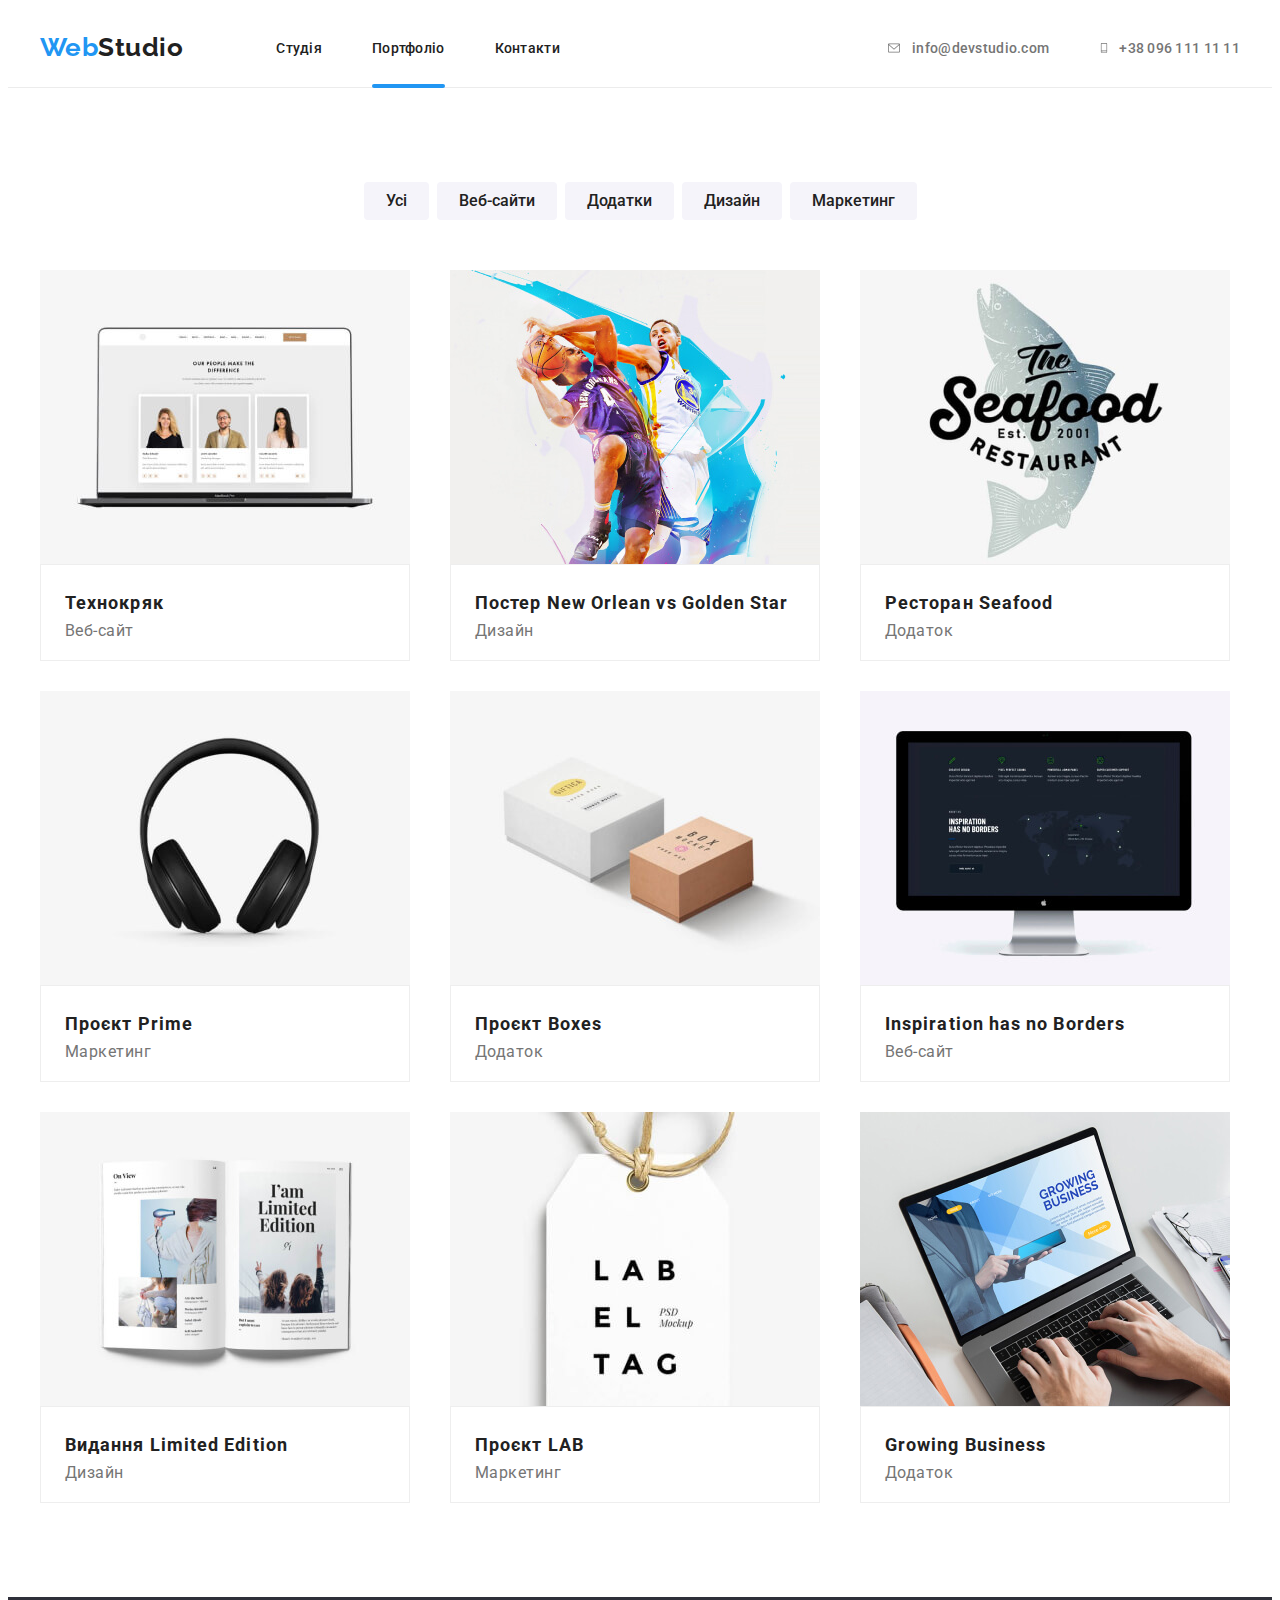
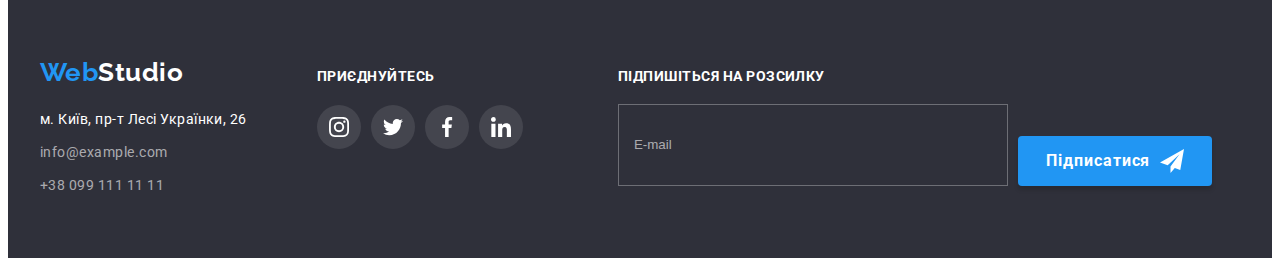
==== portfolio.html @ 4764a12c "Доработка" ====
<!DOCTYPE html>
<html lang="uk">

<head>
    <meta charset="UTF-8">
    <meta http-equiv="X-UA-Compatible" content="IE=edge">
    <meta name="viewport" content="width=device-width, initial-scale=1.0">
    <title>Portfolio</title>
    <link
        href="https://fonts.googleapis.com/css2?family=Raleway:wght@700&family=Roboto:wght@400;500;700;900&display=swap"
        rel="stylesheet">
    <link rel="stylesheet" href="https://cdnjs.cloudflare.com/ajax/libs/modern-normalize/1.1.0/modern-normalize.min.css"
        integrity="sha512-wpPYUAdjBVSE4KJnH1VR1HeZfpl1ub8YT/NKx4PuQ5NmX2tKuGu6U/JRp5y+Y8XG2tV+wKQpNHVUX03MfMFn9Q=="
        crossorigin="anonymous" referrerpolicy="no-referrer" />
    <link rel="stylesheet" href="./css/main.min.css">

</head>

<body class="page">
    <!-- Шапка -->
    <header class="head">
        <div class="container head-container">
            <nav class="nav">
                <a href="./index.html" class="logo"><span class="logo__text">Web</span>Studio</a>
                <ul class="navigation">
                    <li class="navigation__item"><a href="./index.html" class="navigation__link ">Студія</a></li>
                    <li class="navigation__item"><a href="./portfolio.html" class="navigation__link current">Портфоліо</a></li>
                    <li class="navigation__item"><a href="" class="navigation__link">Контакти</a></li>
                </ul>
            </nav>
            <ul class="contact">
                <li class="contact__item"><a href="mailto:info@devstudio.com" class="contact__link"><svg class="contact__icon"
                            height="12" width="16">
                            <use href="./imeges/svg_sprite/symbol-defs.svg#icon-envelope">
                            </use>
                        </svg>info@devstudio.com</a></li>
                <li class="contact__item"><a href="tel:380961111111" class="contact__link"><svg class="contact__icon" width="10"
                            height="16">
                            <use href="./imeges/svg_sprite/symbol-defs.svg#icon-smartphone">
                            </use>
                        </svg>+38 096 111 11 11</a></li>
            </ul>
        </div>
    </header>
    <!-- Мейн -->
    <main>
        <!-- Галерея -->
        <section class="section galery">
            <div class="container">
                <h1 class="visually-hidden"> Наші роботи</h1>
                <ul class="button">
                    <li class="button__item"><button type="button" class="button__paragraph">Усі</button></li>
                    <li class="button__item"><button type="button" class="button__paragraph">Веб-сайти</button></li>
                    <li class="button__item"><button type="button" class="button__paragraph">Додатки</button></li>
                    <li class="button__item"><button type="button" class="button__paragraph">Дизайн</button></li>
                    <li class="button__item"><button type="button" class="button__paragraph">Маркетинг</button></li>
                </ul>
                <ul class="galery__list">
                    <li class="galery__paragraph"><a href="" class="galery__link">
                            <div class="galery__thumb"><img src="./imeges/portfolio/tehkrack.jpg"
                                    alt="ноутбук с фотографиями">
                                <p class="galery__decor">Ресурс пропонує комплексні пропозиції з різним рівнем
                                    функціоналу та сервісів. Все це дозволить відвідувачу отримати вичерпні відомості
                                    про компанію чи приватну особу.</p>
                            </div>
                            <div class="galery__border">
                                <h2 class="galery__title">Технокряк</h2>
                                <p class="galery__item">Веб-сайт</p>
                            </div>
                        </a>
                    </li>
                    <li class="galery__paragraph"><a href="" class="galery__link">
                            <div class="galery__thumb"><img src="./imeges/portfolio/postervs.jpg"
                                    alt="играющие баскетболисты">
                                <div class="galery__decor">
                                    <p>Ресурс пропонує комплексні пропозиції з різним рівнем функціоналу та сервісів.
                                        Все це дозволить відвідувачу отримати вичерпні відомості про компанію чи
                                        приватну особу. </p>
                                </div>
                            </div>
                            <div class="galery__border">
                                <h2 class="galery__title">Постер New Orlean vs Golden Star</h2>
                                <p class="galery__item">Дизайн</p>
                            </div>
                        </a>
                    </li>
                    <li class="galery__paragraph"><a href="" class="galery__link">
                            <div class="galery__thumb"><img src="./imeges/portfolio/restaurant.jpg" alt="рыба">
                                <div class="galery__decor">
                                    <p>Ресурс пропонує комплексні пропозиції з різним рівнем функціоналу та сервісів.
                                        Все це дозволить відвідувачу отримати вичерпні відомості про компанію чи
                                        приватну особу. </p>
                                </div>
                            </div>
                            <div class="galery__border">
                                <h2 class="galery__title">Ресторан Seafood</h2>
                                <p class="galery__item">Додаток</p>
                            </div>
                        </a>
                    </li>
                    <li class="galery__paragraph"><a href="" class="galery__link">
                            <div class="galery__thumb"><img src="./imeges/portfolio/project-prime.jpg" alt="наушники">
                                <div class="galery__decor">
                                    <p>Ресурс пропонує комплексні пропозиції з різним рівнем функціоналу та сервісів.
                                        Все це дозволить відвідувачу отримати вичерпні відомості про компанію чи
                                        приватну особу. </p>
                                </div>
                            </div>
                            <div class="galery__border">
                                <h2 class="galery__title">Проєкт Prime</h2>
                                <p class="galery__item">Маркетинг</p>
                            </div>
                        </a>
                    </li>
                    <li class="galery__paragraph"><a href="" class="galery__link">
                            <div class="galery__thumb"><img src="./imeges/portfolio/project-boxes.jpg" alt="коробки">
                                <div class="galery__decor">
                                    <p>Ресурс пропонує комплексні пропозиції з різним рівнем функціоналу та сервісів.
                                        Все це дозволить відвідувачу отримати вичерпні відомості про компанію чи
                                        приватну особу. </p>
                                </div>
                            </div>
                            <div class="galery__border">
                                <h2 class="galery__title">Проєкт Boxes</h2>
                                <p class="galery__item">Додаток</p>
                            </div>
                        </a>
                    </li>
                    <li class="galery__paragraph"><a href="" class="galery__link">
                            <div class="galery__thumb"><img src="./imeges/portfolio/border.jpg"
                                    alt="карта с кординатами">
                                <div class="galery__decor">
                                    <p>Ресурс пропонує комплексні пропозиції з різним рівнем функціоналу та сервісів.
                                        Все це дозволить відвідувачу отримати вичерпні відомості про компанію чи
                                        приватну особу. </p>
                                </div>
                            </div>
                            <div class="galery__border">
                                <h2 class="galery__title">Inspiration has no Borders</h2>
                                <p class="galery__item">Веб-сайт</p>
                            </div>
                        </a>
                    </li>
                    <li class="galery__paragraph"><a href="" class="galery__link">
                            <div class="galery__thumb"><img src="./imeges/portfolio/edition.jpg" alt="открытая книга">
                                <div class="galery__decor">
                                    <p>Ресурс пропонує комплексні пропозиції з різним рівнем функціоналу та сервісів.
                                        Все це дозволить відвідувачу отримати вичерпні відомості про компанію чи
                                        приватну особу. </p>
                                </div>
                            </div>
                            <div class="galery__border">
                                <h2 class="galery__title">Видання Limited Edition</h2>
                                <p class="galery__item">Дизайн</p>
                            </div>
                        </a>
                    </li>
                    <li class="galery__paragraph"><a href="" class="galery__link">
                            <div class="galery__thumb"><img src="./imeges/portfolio/project-lab.jpg"
                                    alt="бирка с описанием">
                                <div class="galery__decor">
                                    <p>Ресурс пропонує комплексні пропозиції з різним рівнем функціоналу та сервісів.
                                        Все це дозволить відвідувачу отримати вичерпні відомості про компанію чи
                                        приватну особу. </p>
                                </div>
                            </div>
                            <div class="galery__border">
                                <h2 class="galery__title">Проєкт LAB</h2>
                                <p class="galery__item">Маркетинг</p>
                            </div>
                        </a>
                    </li>
                    <li class="galery__paragraph"><a href="" class="galery__link">
                            <div class="galery__thumb"><img src="./imeges/portfolio/bussines.jpg"
                                    alt="ноутбук с открытой страницей">
                                <div class="galery__decor">
                                    <p>Ресурс пропонує комплексні пропозиції з різним рівнем функціоналу та сервісів.
                                        Все це дозволить відвідувачу отримати вичерпні відомості про компанію чи
                                        приватну особу. </p>
                                </div>
                            </div>
                            <div class="galery__border">
                                <h2 class="galery__title">Growing Business</h2>
                                <p class="galery__item">Додаток</p>
                            </div>
                        </a>
                    </li>
                </ul>
            </div>
        </section>
    </main>
    <!-- Футер -->
    <footer class="footer">
        <div class="container footer-container">
            <div class="footer__nav">
                <a href="./index.html" class="footer__logo"><span class="logo__text">
                        Web</span>Studio
                </a>
                <address>
                    <ul class="footer__list">
                        <li class="footer__items"><a href="https://bit.ly/3pXMvUd" target="_blank"
                                rel="noopener noreferrer" class="footer__address">м. Київ, пр-т Лесі Українки, 26</a>
                        </li>
                        <li class="footer__items">
                            <a href="mailto:info@example.com" class="footer__conection">info@example.com</a>
                        </li>
                        <li class="footer__items">
                            <a href="tel:+380991111111" class="footer__conection">+38 099 111 11 11</a>
                        </li>
                    </ul>
                </address>
            </div>
            <div class="social">
                <strong class="social__text">приєднуйтесь</strong>
                <ul class="social__list">

                    <li class="social__item"><a href="" class="social__link"><svg class="social__icon" width="20"
                                height="20">
                                <use href="./imeges/svg_sprite/symbol-defs.svg#icon-instagram">
                                </use>
                            </svg>
                        </a>
                    </li>
                    <li class="social__item"><a href="" class="social__link"><svg class="social__icon" width="20"
                                height="20">
                                <use href="./imeges/svg_sprite/symbol-defs.svg#icon-twitter">
                                </use>
                            </svg>
                        </a>
                    </li>

                    <li class="social__item"><a href="" class="social__link"><svg class="social__icon" width="20"
                                height="20">
                                <use href="./imeges/svg_sprite/symbol-defs.svg#icon-facebook">
                                </use>
                            </svg>
                        </a>
                    </li>
                    <li class="social__item"><a href="" class="social__link"><svg class="social__icon" width="20"
                                height="20">
                                <use href="./imeges/svg_sprite/symbol-defs.svg#icon-linkedin">
                                </use>
                            </svg>
                        </a>
                    </li>
                </ul>
            </div>
            <!-- Форма футера -->
            <form class="footer-form">
                <span class="footer-form__block">
                    <label>
                        <b class="footer-form__email">Підпишіться на розсилку</b>
                        <input type="email" name="description__user" placeholder="E-mail" required class="footer-form__input">
                    </label>
                    <button type="submit" class="footer-form__description">Підписатися<svg height="24" width="24"
                            class="footer-form__send">
                            <use href="./imeges/svg_sprite/symbol-defs.svg#icon-send"></use>
                        </svg></button>
                </span>
            </form>
        </div>
    </footer>
</body>

</html>
---- css/main.min.css ----
:root{--body-text-color: #212121;--primery-text-color: #757575;--main-background-color: #ffffff;--second-background-color: #f5f4fa;--dark-background-color: #2f303a;--akcent-text-color: #2196f3;--stylistic-color: rgba(255, 255, 255, 0.6);--interactive-bg-color: #188ce8;--border-line-color: #ececec;--shadow-box-color: rgba(0, 0, 0, 0.15);--border-color: #eeeeee;--statick-social-color: #afb1b8;--decor-cubic: cubic-bezier(0.4, 0, 0.2, 1)}.visually-hidden{position:absolute;width:1px;height:1px;margin:-1px;padding:0;overflow:hidden;border:0;clip:rect(0 0 0 0)}h1,h2,h3,h4,p{margin-top:0;margin-bottom:0}ul,ol{margin-top:0;margin-bottom:0;padding-left:0;padding-inline-start:0}img{display:block}button{cursor:pointer}.list{list-style:none}.link{text-decoration:none}.page{color:var(--main-background-color);color:var(--primery-text-color);font-family:roboto,sans-serif;letter-spacing:.03em}.container{width:1200px;margin-left:auto;margin-right:auto;padding-left:15px;padding-right:15px}.section{padding-top:94px;padding-bottom:94px}.head{border-bottom:1px solid var(--border-line-color)}.head-container{display:flex;align-items:center}.logo{display:inline-block;margin-right:93px}.logo__text{color:var(--akcent-text-color);font-family:Raleway,sans-serif;font-weight:700;font-size:26px;line-height:1.2}.logo{color:var(--body-text-color);text-decoration-line:none;font-family:Raleway;font-weight:700;font-size:26px;line-height:1.2}.logo:focus{color:var(--body-text-color);text-decoration-line:none;font-family:Raleway;font-weight:700;font-size:26px;line-height:1.2}.nav{display:flex;align-items:center}.navigation{display:flex;justify-content:space-evenly;list-style:none;margin:0}.navigation .navigation__link{overflow:hidden;position:relative;display:block;padding-top:32px;padding-bottom:32px;margin-bottom:-1px;color:var(--body-text-color);text-decoration:none;font-weight:500;font-size:14px;line-height:1.15;letter-spacing:.02em;transition:color 250ms var(--decor-cubic)}.navigation .navigation__link.current::after{position:absolute;display:inline-block;bottom:0px;left:0;content:"";width:100%;height:4px;border-radius:2px;background-color:var(--akcent-text-color);transition:color 250ms var(--decor-cubic)}.navigation__item:not(:first-child){margin-left:50px}.navigation__link:focus,.navigation__link:hover{color:var(--akcent-text-color)}.contact{display:flex;align-items:center;list-style:none;margin:0;margin-left:auto;padding:0}.contact__item:not(:first-child){margin-left:50px}.contact__link{display:flex;align-items:center;color:var(--primery-text-color);fill:var(--primery-text-color);text-decoration:none;font-weight:500;font-size:14px;line-height:1.15;letter-spacing:.02em;transition-property:fill,color;transition-duration:250ms;transition-timing-function:var(--decor-cubic)}.contact__link:hover,.contact__link:focus{color:var(--akcent-text-color);fill:var(--akcent-text-color)}.contact__icon{margin:0;padding:0;margin-right:10px}.hero{text-align:center;margin:0;padding-top:200px;padding-bottom:200px;max-width:1600px;margin-left:auto;margin-right:auto;background:var(--dark-background-color);background:linear-gradient(rgba(47, 48, 58, 0.4), rgba(47, 48, 58, 0.4)),url(../imeges/index/bg-image.jpg);background-size:1600px 600px;background-repeat:no-repeat;background-position:50% 50%}.hero__title{margin:0;margin-bottom:30px;color:var(--main-background-color);font-weight:900;font-size:44px;line-height:1.4;text-align:center;letter-spacing:.06em;text-transform:uppercase}.hero__button{border-radius:4px;min-width:200px;height:50px;border:none;border-radius:4px;min-width:200px;height:50px;padding:10px 22px;background:var(--akcent-text-color);color:var(--main-background-color);font-weight:700;font-size:16px;letter-spacing:.06em;transition:background-color 250ms var(--decor-cubic)}.hero__button:hover,.hero__button:hover{background-color:var(--interactive-bg-color)}.description{padding-bottom:0}.description__list{display:flex;list-style:none;margin:0px}.description__item+.description__item{margin-left:30px}.description__block{display:flex;margin:0;padding:0;margin-bottom:30px;width:270px;height:120px;justify-content:center;align-items:center;background:var(--second-background-color);border-radius:4px}.description__icon{margin:0;padding:0;height:70px;width:70px}.description__title{margin:0;margin-bottom:10px;color:var(--body-text-color);font-weight:700;font-size:14px;line-height:1.1;text-transform:uppercase}.description__paragraph{margin:0;font-size:14px;line-height:1.7}.lessons__title{text-align:center;margin:0;margin-bottom:50px;color:var(--body-text-color);font-weight:700;font-size:36px;line-height:1.2}.lessons__list{list-style:none;display:flex;margin:0}.lessons__item{margin-right:30px;width:calc((100% - 60px)/3)}.lessons__thumb{position:relative}.lessons__thumb--decoration{position:absolute;bottom:0;width:100%;background:rgba(47,48,58,.8)}.lessons__subtitle{margin:0;padding:27px 0;font-family:"Roboto";font-weight:700;font-size:14px;line-height:1.14;text-align:center;letter-spacing:.03em;text-transform:uppercase;color:var(--main-background-color)}.team{background:var(--second-background-color);margin:0;padding-top:94px;padding-bottom:94px}.team__title{margin:0;margin-bottom:50px;color:var(--body-text-color);font-weight:700;font-size:36px;line-height:1.19;text-align:center}.team__list{list-style:none;margin:0;display:flex;align-content:center}.team__item+.team__item{margin-left:30px}.team__decoration{padding:0;margin:0;padding-top:30px;padding-bottom:30px;background-color:var(--main-background-color);box-shadow:0px 1px 3px rgba(0,0,0,.12),0px 1px 1px rgba(0,0,0,.14),0px 2px 1px rgba(0,0,0,.2);border-radius:0px 0px 4px 4px;border-top:none}.team__name{margin:0;margin-bottom:10px;text-align:center;color:var(--body-text-color);font-style:normal;font-weight:500;font-size:16px;line-height:1.19;letter-spacing:.03em}.team__position{margin:0;text-align:center;color:var(--primery-text-color);font-weight:400;font-size:16px;line-height:1.19}.team__social{display:flex;justify-content:center;margin:0;padding:0;list-style:none;margin-top:16px}.team__social-item:not(:last-child){margin-right:10px}.team__link{display:flex;justify-content:center;align-items:center;padding:0;margin:0;width:44px;height:44px;border-radius:50%;fill:var(--statick-social-color);transition-property:fill,background-color;transition-duration:250ms;transition-timing-function:var(--decor-cubic)}.team__link:hover,.team__link:focus{fill:var(--main-background-color);background-color:var(--akcent-text-color)}.client__list{display:flex;justify-content:center;margin:0;padding:0;list-style:none}.client__title{margin:0;padding:0;margin-bottom:50px;font-style:normal;font-weight:700;font-size:36px;line-height:1.16;text-align:center;color:var(--body-text-color)}.client__item:not(:last-child){margin-right:30px}.client__link{display:flex;justify-content:center;align-items:center;width:170px;height:92px;border:1px solid var(--statick-social-color);border-radius:4px;fill:var(--statick-social-color);transition-property:fill,border;transition-duration:250ms;transition-timing-function:var(--decor-cubic)}.client__link:hover,.client__link:focus{fill:var(--akcent-text-color);border:1px solid var(--akcent-text-color)}.footer{padding-top:60px;padding-bottom:60px;background:var(--dark-background-color)}.footer__nav{display:inline-block}.footer__logo{display:inline-block;text-decoration-line:none;color:var(--main-background-color);font-family:Raleway;font-style:normal;font-weight:700;font-size:26px;line-height:1.2}.footer__list{margin:0px;list-style:none}.footer__items{display:flex}.footer__address{margin-top:20px;display:inline-block;text-decoration-line:none;color:var(--main-background-color);font-family:"Roboto";font-style:normal;font-size:14px;line-height:1.71;transition:color 250ms var(--decor-cubic)}.footer__address:focus,.footer__address:hover{color:var(--akcent-text-color)}.footer__conection{display:inline-block;margin-top:9px;text-decoration-line:none;font-family:"Roboto";font-style:normal;font-weight:400;color:var(--stylistic-color);font-size:14px;line-height:1.71;transition:color 250ms var(--decor-cubic)}.footer__conection:hover,.footer__conection:focus{color:var(--akcent-text-color)}.footer-container{display:flex;align-items:baseline}.social{margin-left:70px}.social__text{display:inline-block;margin:0;padding:0;margin-bottom:20px;font-style:normal;font-weight:700;font-size:14px;line-height:1.14;text-transform:uppercase;color:var(--main-background-color)}.social__list{list-style:none;display:flex;align-items:center;justify-content:center;margin:0;padding:0}.social__item:not(:last-child){margin-right:10px}.social__link{display:flex;justify-content:center;align-items:center;fill:var(--main-background-color);background-color:rgba(255,255,255,.1);color:var(--main-background-color);height:44px;width:44px;border-radius:50%;transition:background-color 250ms var(--decor-cubic)}.social__link:focus,.social__link:hover{background-color:var(--akcent-text-color)}.button{display:flex;justify-content:center;margin:0;padding-top:0;margin-bottom:50px;list-style:none}.button__item+.button__item{margin-left:8px}.button__paragraph{text-align:center;padding:6px 22px;background-color:var(--second-background-color);color:var(--body-text-color);border:none;font-family:"Roboto";font-style:normal;font-weight:500;font-size:16px;line-height:1.6;border-radius:4px;transition-property:background-color,color,box-shadow;transition-duration:250ms;transition-timing-function:var(--decor-cubic)}.button__paragraph:focus,.button__paragraph:hover{background-color:var(--akcent-text-color);color:var(--main-background-color);box-shadow:0px 3px 1px rgba(0,0,0,.1),0px 1px 2px rgba(0,0,0,.08),0px 2px 2px rgba(0,0,0,.12)}.galery{margin:0;padding-top:94px;padding-bottom:94px}.galery__list{display:flex;flex-wrap:wrap;margin:0;list-style:none}.galery__list :nth-child(3n){margin-right:0}.galery__border{margin:0;padding-left:24px;padding-top:20px;padding-bottom:20px;border:1px solid var(--border-color)}.galery__paragraph{width:calc((100% - 60px)/3);margin:0;margin-right:30px}.galery__paragraph:nth-last-child(n+4){margin-bottom:30px}.galery__link{display:inline-block;margin:0;text-decoration-line:none;color:var(--primery-text-color);transition-property:box-shadow,border;transition-duration:250ms;transition-timing-function:var(--decor-cubic)}.galery__link:focus,.galery__link:hover{box-shadow:0px 1px 1px rgba(0,0,0,.12),0px 4px 4px rgba(0,0,0,.06),1px 4px 6px rgba(0,0,0,.16)}.galery__title{margin:0;text-decoration-line:none;color:var(--body-text-color);font-weight:700;font-size:18px;line-height:2;letter-spacing:.06em}.galery__thumb{position:relative;overflow:hidden}.galery__decor{position:absolute;display:inline-block;padding:63px 24px;top:0;left:0;transform:translateY(100%);font-family:"Roboto";font-style:normal;font-weight:400;width:100%;height:100%;font-size:18px;line-height:1.55;color:var(--main-background-color);background-color:rgba(33,150,243,.9);transition:transform 250ms var(--decor-cubic)}.galery__link:hover .galery__decor,.galery__link:focus .galery__decor{transform:translateY(0)}.footer-form{margin-left:95px}.footer-form__block{display:flex;align-items:flex-end}.footer-form__email{display:block;font-weight:700;font-size:14px;line-height:16px;text-transform:uppercase;color:var(--main-background-color);margin-bottom:20px}.footer-form__input{padding:15px;height:50px;width:358px;background-color:var(--dark-background-color);border:1px solid rgba(255,255,255,.3);color:var(--main-background-color)}.footer-form__input::placeholder{color:rgba(255,255,255,.6)}.footer-form__input:focus{outline:none;border-color:var(--akcent-text-color);transition:border-color 250ms var(--decor-cubic)}.footer-form__description{display:flex;justify-content:center;align-items:center;font-family:"Roboto";height:50px;font-weight:700;font-size:16px;line-height:1.87;letter-spacing:.06em;background-color:var(--akcent-text-color);color:var(--main-background-color);border:none;box-shadow:0px 4px 4px rgba(0,0,0,.15);border-radius:4px;margin-left:10px;padding:10px 28px}.footer-form__description:focus,.footer-form__description:hover{background-color:var(--interactive-bg-color);transition:background-color 250ms var(--decor-cubic)}.footer-form__send{fill:var(--main-background-color);margin-left:10px}.backdrop{position:fixed;top:0;left:0;z-index:100;width:100%;height:100%;background-color:rgba(0,0,0,.2);opacity:1;transition-property:opacity,visibility;transition:250ms var(--decor-cubic)}.modal{position:absolute;top:50%;left:50%;min-height:581px;min-width:528px;background-color:var(--main-background-color);box-shadow:0px 1px 3px rgba(0,0,0,.12),0px 1px 1px rgba(0,0,0,.14),0px 2px 1px rgba(0,0,0,.2);border-radius:4px;transform:translate(-50%, -50%) scale(1);transition-property:transform,scale;transition-duration:250ms;transition-timing-function:var(--decor-cubic)}.modal__btn--close{position:absolute;padding:0;top:8px;right:8px;display:flex;justify-content:center;align-items:center;background-color:rgba(0,0,0,0);border:1px solid rgba(0,0,0,.1);width:30px;height:30px;border-radius:50%}.modal__btn--close:hover{fill:var(--akcent-text-color);transition:fill 250ms var(--decor-cubic)}.backdrop.is-hidden{opacity:0;pointer-events:none;visibility:hidden}.modal-form{display:flex;flex-direction:column;padding:40px}.modal-form__title{display:inline-block;font-weight:700;font-size:20px;line-height:1.15;text-align:center;color:var(--body-text-color);margin-bottom:12px}.modal-form__field{margin-bottom:10px}.modal-form__description{display:block;font-family:"Roboto";font-style:normal;font-weight:400;font-size:12px;line-height:1.16;letter-spacing:.01em;color:var(--primery-text-color);margin-bottom:4px}.modal-form__wrapper{position:relative;display:block}.modal-form__icon{position:absolute;display:inline-block;top:50%;left:14px;transform:translateY(-50%);fill:var(--body-text-color)}.modal-form__input{width:100%;height:40px;border:1px solid rgba(33,33,33,.2);border-radius:4px;padding-left:15px;padding-left:42px}.modal-form__input:focus{outline:none;border-color:var(--akcent-text-color);transition-property:border-color;transition:250ms var(--decor-cubic)}.modal-form__input:focus+.modal-form__icon{fill:var(--akcent-text-color);transition-property:fill;transition:250ms var(--decor-cubic)}.modal-form__area{width:100%;height:120px;resize:none;padding:16px 12px;border-radius:4px;margin:0;border:1px solid rgba(33,33,33,.2)}.modal-form__area::placeholder{font-family:"Roboto";font-style:normal;font-weight:400;font-size:12px;line-height:1.16;letter-spacing:.01em;color:rgba(117,117,117,.5)}.modal-form__area:focus{outline:none;border-color:var(--akcent-text-color);transition-property:border-color;transition:250ms var(--decor-cubic)}.modal-form__check{display:flex;align-items:center;margin-top:20px;margin-bottom:30px}.modal-form__terms{font-size:14px;line-height:1.71}.modal-form__link{position:relative;display:inline-block;text-decoration:none;font-weight:400;font-size:14px;line-height:1.71;color:var(--akcent-text-color)}.modal-form__link::after{position:absolute;bottom:5px;content:"";left:0;width:100%;display:inline-block;border-top:1px solid var(--akcent-text-color)}.modal-form__svg{opacity:0;background-color:var(--akcent-text-color)}.modal-form__hidden:checked+.thumb-check>.modal-form__svg{opacity:1;fill:var(--main-background-color);background-color:var(--akcent-text-color);transition-property:baground-color;transition:250ms var(--decor-cubic)}.modal-form__hidden:checked+.thumb-check{border-color:var(--akcent-text-color);background-color:var(--akcent-text-color);transition-property:border-color,baground-color;transition:250ms var(--decor-cubic)}.modal-form__submit{font-family:"Roboto";font-weight:700;font-size:16px;line-height:1.87;align-self:center;text-align:center;letter-spacing:.06em;border:none;border-radius:4px;background-color:var(--akcent-text-color);color:var(--main-background-color);border-color:var(--akcent-text-color);box-shadow:0px 4px 4px rgba(0,0,0,.15);padding:10px 52px}.modal-form__submit:hover,.modal-form__submit:focus{background-color:var(--interactive-bg-color);border-color:var(--interactive-bg-color);transition-property:background-color,border-color;transition:250ms var(--decor-cubic)}.thumb-check{display:flex;align-items:center;justify-content:center;margin-right:8px;border:2px solid var(--body-text-color);border-radius:3px;overflow:hidden;width:16px;height:15px}/*# sourceMappingURL=main.min.css.map */
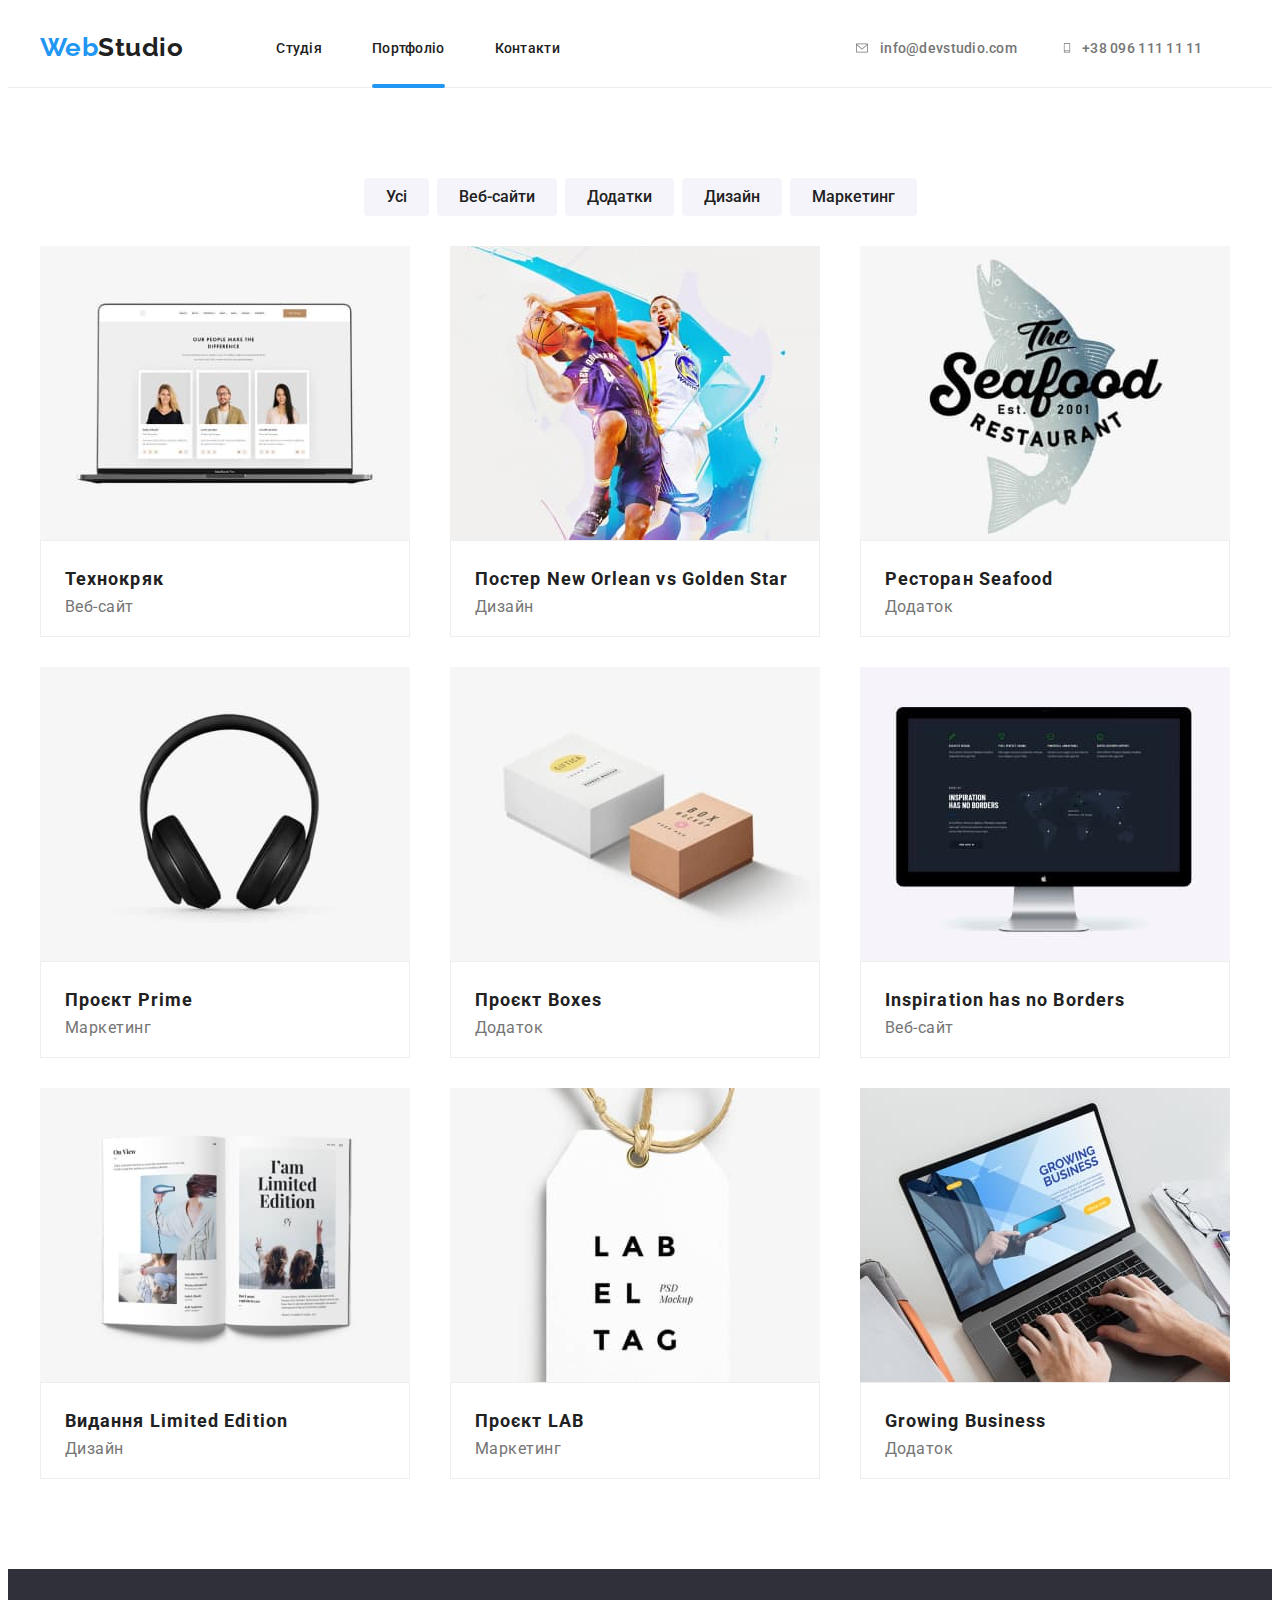
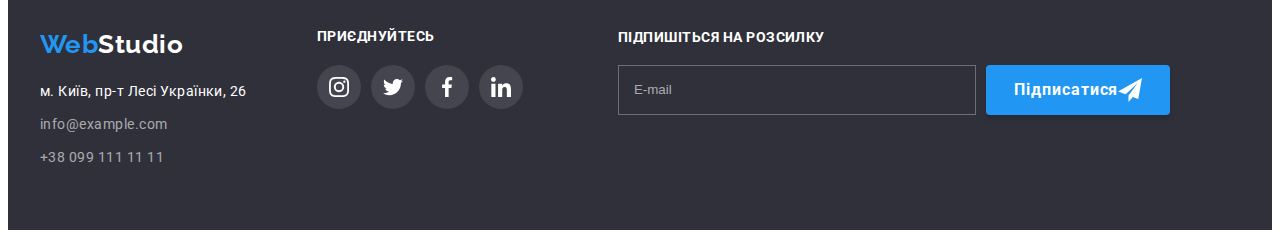
==== commit a0d7615f: "Загружает адаптивное изображение" ====
--- a/portfolio.html
+++ b/portfolio.html
@@ -28,6 +28,11 @@
                     <li class="navigation__item"><a href="" class="navigation__link">Контакти</a></li>
                 </ul>
             </nav>
+            <button type="button" class="mobile-menu-open" data-menu-open>
+                <svg class="mobile-menu-open__icon" width="40" height="40">
+                  <use href="./imeges/svg_sprite/symbol-defs.svg#icon-menu"></use>
+                </svg>
+              </button>
             <ul class="contact">
                 <li class="contact__item"><a href="mailto:info@devstudio.com" class="contact__link"><svg class="contact__icon"
                             height="12" width="16">
@@ -40,6 +45,36 @@
                             </use>
                         </svg>+38 096 111 11 11</a></li>
             </ul>
+        </div>
+        <div class="mobile-menu" data-menu>
+            <div class="container mobile-menu__container">
+              <button class="mobile-menu__close-btn" data-menu-close>
+                <svg class="mobile-menu__close-icon" width="34" height="34">
+                  <use href="./imeges/svg_sprite/symbol-defs.svg#icon-close"></use>
+                </svg>
+              </button>
+              <ul class="mobile-menu__list">
+                <li>
+                  <a href="./index.html" class="mobile-menu__link">Студія</a>
+                </li>
+                <li>
+                  <a href="./portfolio.html" class="mobile-menu__link mobile-menu__current">Портфоліо</a>
+                </li>
+                <li>
+                  <a href="" class="mobile-menu__link">Контакти</a>
+                </li>
+              </ul>
+              <ul>
+                <li class="mobile-menu__items"><a href="tel:+380961111111" class="mobile-menu__number">+38 096 111 11 11</a></li>
+              <li class="mobile-menu__items"><a href="mailto:info@devstudio.com" class="mobile-menu__mail">info@devstudio.com</a></li>
+            </ul>
+        <ul class="mobile-list">
+            <li class="mobile-list__item"><a class="mobile-list__social" href="#">Instagram</a></li>
+            <li class="mobile-list__item"><a class="mobile-list__social" href="#">Twitter</a></li>
+            <li class="mobile-list__item"><a class="mobile-list__social" href="#">Facebook</a></li>
+            <li class="mobile-list__item"><a class="mobile-list__social" href="#">LinkedIn</a></li>
+        </ul>
+            </div>
         </div>
     </header>
     <!-- Мейн -->
@@ -57,8 +92,14 @@
                 </ul>
                 <ul class="galery__list">
                     <li class="galery__paragraph"><a href="" class="galery__link">
-                            <div class="galery__thumb"><img src="./imeges/portfolio/tehkrack.jpg"
-                                    alt="ноутбук с фотографиями">
+                            <div class="galery__thumb">
+                                <picture>
+                                    <source srcset="./imeges/portfolio/telephone/technocryak-450.jpg 1x , ./imeges/portfolio/telephone/technocryak-450@2x.jpg 2x" media="(max-width: 767px)">
+                                    <source srcset="./imeges/portfolio/tablet/technokryak-354.jpg 1x , ./imeges/portfolio/tablet/technokryak-354@2x.jpg 2x" media="(min-width: 768px) and (max-width: 1199px)">
+                                    <source srcset="./imeges/portfolio/dekstop/technokryak-370.jpg 1x , ./imeges/portfolio/dekstop/technokryak-370@2x.jpg 2x" media="(min-width: 1200px)">
+                                    <img src="./imeges/portfolio/telephone/technocryak-450.jpg" src="./imeges/portfolio/tablet/technokryak-354.jpg" alt="ноутбук с фотографиями" class="galery__img">
+                                </picture>
+                              
                                 <p class="galery__decor">Ресурс пропонує комплексні пропозиції з різним рівнем
                                     функціоналу та сервісів. Все це дозволить відвідувачу отримати вичерпні відомості
                                     про компанію чи приватну особу.</p>
@@ -70,8 +111,13 @@
                         </a>
                     </li>
                     <li class="galery__paragraph"><a href="" class="galery__link">
-                            <div class="galery__thumb"><img src="./imeges/portfolio/postervs.jpg"
-                                    alt="играющие баскетболисты">
+                            <div class="galery__thumb">
+                                <picture>
+                                    <source srcset="./imeges/portfolio/telephone/poster-new-orlean-450.jpg 1x , ./imeges/portfolio/telephone/poster-new-orlean-450@2x.jpg 2x" media="(max-width: 767px)">
+                                    <source srcset="./imeges/portfolio/tablet/poster-new-orlean-354.jpg 1x , ./imeges/portfolio/tablet/poster-new-orlean-354@2x.jpg 2x" media="(min-width: 768px) and (max-width: 1199px)">
+                                    <source srcset="./imeges/portfolio/dekstop/poster-new-orlean-370.jpg 1x , ./imeges/portfolio/dekstop/poster-new-orlean-370@2x.jpg 2x" media="(min-width: 1200px)">
+                                <img src="./imeges/portfolio/telephone/poster-new-orlean-450.jpg" alt="играющие баскетболисты" class="galery__img">
+                                </picture>
                                 <div class="galery__decor">
                                     <p>Ресурс пропонує комплексні пропозиції з різним рівнем функціоналу та сервісів.
                                         Все це дозволить відвідувачу отримати вичерпні відомості про компанію чи
@@ -85,7 +131,13 @@
                         </a>
                     </li>
                     <li class="galery__paragraph"><a href="" class="galery__link">
-                            <div class="galery__thumb"><img src="./imeges/portfolio/restaurant.jpg" alt="рыба">
+                            <div class="galery__thumb">
+                                <picture>
+                                    <source srcset="./imeges/portfolio/telephone/seafood-450.jpg 1x , ./imeges/portfolio/telephone/seafood-450@2x.jpg 2x" media="(max-width: 767px)">
+                                    <source srcset="./imeges/portfolio/tablet/seafood-354.jpg 1x , ./imeges/portfolio/tablet/seafood-354@2x.jpg 2x" media="(min-width: 768px) and (max-width: 1199px)">
+                                    <source srcset="./imeges/portfolio/dekstop/seafood-370.jpg 1x , ./imeges/portfolio/dekstop/seafood-370@2x.jpg 2x" media="(min-width: 1200px)">
+                                <img src="./imeges/portfolio/telephone/seafood-450.jpg" alt="рыба" class="galery__img">
+                                </picture>
                                 <div class="galery__decor">
                                     <p>Ресурс пропонує комплексні пропозиції з різним рівнем функціоналу та сервісів.
                                         Все це дозволить відвідувачу отримати вичерпні відомості про компанію чи
@@ -99,7 +151,13 @@
                         </a>
                     </li>
                     <li class="galery__paragraph"><a href="" class="galery__link">
-                            <div class="galery__thumb"><img src="./imeges/portfolio/project-prime.jpg" alt="наушники">
+                            <div class="galery__thumb">
+                                <picture>
+                                    <source srcset="./imeges/portfolio/telephone/prime-450.jpg 1x , ./imeges/portfolio/telephone/prime-450@2x.jpg 2x" media="(max-width: 767px)">
+                                    <source srcset="./imeges/portfolio/tablet/prime-354.jpg 1x , ./imeges/portfolio/tablet/prime-354@2x.jpg 2x" media="(min-width: 768px) and (max-width: 1199px)">
+                                    <source srcset="./imeges/portfolio/dekstop/prime-370.jpg 1x , ./imeges/portfolio/dekstop/prime-370@2x.jpg 2x" media="(min-width: 1200px)">
+                                <img src="./imeges/portfolio/telephone/prime-450.jpg" alt="наушники" class="galery__img">
+                                </picture>
                                 <div class="galery__decor">
                                     <p>Ресурс пропонує комплексні пропозиції з різним рівнем функціоналу та сервісів.
                                         Все це дозволить відвідувачу отримати вичерпні відомості про компанію чи
@@ -113,7 +171,13 @@
                         </a>
                     </li>
                     <li class="galery__paragraph"><a href="" class="galery__link">
-                            <div class="galery__thumb"><img src="./imeges/portfolio/project-boxes.jpg" alt="коробки">
+                            <div class="galery__thumb">
+                                <picture>
+                                    <source srcset="./imeges/portfolio/telephone/boxes-450.jpg 1x , ./imeges/portfolio/telephone/boxes-450@2x.jpg 2x" media="(max-width: 767px)">
+                                    <source srcset="./imeges/portfolio/tablet/boxes-354.jpg 1x , ./imeges/portfolio/tablet/boxes-354@2x.jpg 2x" media="(min-width: 768px) and (max-width: 1199px)">
+                                    <source srcset="./imeges/portfolio/dekstop/boxes-370.jpg 1x , ./imeges/portfolio/dekstop/boxes-370@2x.jpg 2x" media="(min-width: 1200px)">
+                                <img src="./imeges/portfolio/telephone/boxes-450.jpg" alt="коробки" class="galery__img">
+                                </picture>
                                 <div class="galery__decor">
                                     <p>Ресурс пропонує комплексні пропозиції з різним рівнем функціоналу та сервісів.
                                         Все це дозволить відвідувачу отримати вичерпні відомості про компанію чи
@@ -127,8 +191,14 @@
                         </a>
                     </li>
                     <li class="galery__paragraph"><a href="" class="galery__link">
-                            <div class="galery__thumb"><img src="./imeges/portfolio/border.jpg"
-                                    alt="карта с кординатами">
+                            <div class="galery__thumb">
+                                <picture>
+                                    <source srcset="./imeges/portfolio/telephone/inspiration-450.jpg 1x , ./imeges/portfolio/telephone/inspiration-450@2x.jpg 2x" media="(max-width: 767px)">
+                                    <source srcset="./imeges/portfolio/tablet/inspiration-354.jpg 1x , ./imeges/portfolio/tablet/inspiration-354@2x.jpg 2x" media="(min-width: 768px) and (max-width: 1199px)">
+                                    <source srcset="./imeges/portfolio/dekstop/inspiration-370.jpg 1x , ./imeges/portfolio/dekstop/inspiration-370@2x.jpg 2x" media="(min-width: 1200px)">
+                                <img src="./imeges/portfolio/telephone/inspiration-450.jpg" alt="карта с кординатами" class="galery__img">
+                                </picture>
+                                    
                                 <div class="galery__decor">
                                     <p>Ресурс пропонує комплексні пропозиції з різним рівнем функціоналу та сервісів.
                                         Все це дозволить відвідувачу отримати вичерпні відомості про компанію чи
@@ -142,7 +212,13 @@
                         </a>
                     </li>
                     <li class="galery__paragraph"><a href="" class="galery__link">
-                            <div class="galery__thumb"><img src="./imeges/portfolio/edition.jpg" alt="открытая книга">
+                            <div class="galery__thumb">
+                                <picture>
+                                    <source srcset="./imeges/portfolio/telephone/limited-edition-450.jpg 1x , ./imeges/portfolio/telephone/limited-edition-450@2x.jpg 2x" media="(max-width: 767px)">
+                                    <source srcset="./imeges/portfolio/tablet/limited-edition-354.jpg 1x , ./imeges/portfolio/tablet/limited-edition-354@2x.jpg 2x" media="(min-width: 768px) and (max-width: 1199px)">
+                                    <source srcset="./imeges/portfolio/dekstop/limited-edition-370.jpg 1x , ./imeges/portfolio/dekstop/limited-edition-370@2x.jpg 2x" media="(min-width: 1200px)">
+                                <img src="./imeges/portfolio/telephone/limited-edition-450.jpg" alt="открытая книга" class="galery__img">
+                                </picture>
                                 <div class="galery__decor">
                                     <p>Ресурс пропонує комплексні пропозиції з різним рівнем функціоналу та сервісів.
                                         Все це дозволить відвідувачу отримати вичерпні відомості про компанію чи
@@ -156,8 +232,13 @@
                         </a>
                     </li>
                     <li class="galery__paragraph"><a href="" class="galery__link">
-                            <div class="galery__thumb"><img src="./imeges/portfolio/project-lab.jpg"
-                                    alt="бирка с описанием">
+                            <div class="galery__thumb">
+                                <picture>
+                                    <source srcset="./imeges/portfolio/telephone/lab-450.jpg 1x , ./imeges/portfolio/telephone/lab-450@2x.jpg 2x" media="(max-width: 767px)">
+                                    <source srcset="./imeges/portfolio/tablet/lab-354.jpg 1x , ./imeges/portfolio/tablet/lab-354@2x.jpg 2x" media="(min-width: 768px) and (max-width: 1199px)">
+                                    <source srcset="./imeges/portfolio/dekstop/lab-370.jpg 1x , ./imeges/portfolio/dekstop/lab-370@2x.jpg 2x" media="(min-width: 1200px)">
+                                <img src="./imeges/portfolio/telephone/lab-450.jpg" alt="бирка с описанием" class="galery__img">
+                                </picture>
                                 <div class="galery__decor">
                                     <p>Ресурс пропонує комплексні пропозиції з різним рівнем функціоналу та сервісів.
                                         Все це дозволить відвідувачу отримати вичерпні відомості про компанію чи
@@ -171,8 +252,13 @@
                         </a>
                     </li>
                     <li class="galery__paragraph"><a href="" class="galery__link">
-                            <div class="galery__thumb"><img src="./imeges/portfolio/bussines.jpg"
-                                    alt="ноутбук с открытой страницей">
+                            <div class="galery__thumb">
+                                <picture>
+                                    <source srcset="./imeges/portfolio/telephone/growing-business-450.jpg 1x , ./imeges/portfolio/telephone/growing-business-450@2x.jpg 2x" media="(max-width: 767px)">
+                                    <source srcset="./imeges/portfolio/tablet/growing-business-354.jpg 1x , ./imeges/portfolio/tablet/growing-business-354@2x.jpg 2x" media="(min-width: 768px) and (max-width: 1199px)">
+                                    <source srcset="./imeges/portfolio/dekstop/growing-business-370.jpg 1x , ./imeges/portfolio/dekstop/growing-business-370@2x.jpg 2x" media="(min-width: 1200px)">
+                                <img src="./imeges/portfolio/telephone/growing-business-450.jpg" alt="ноутбук с открытой страницей" class="galery__img">
+                                </picture>
                                 <div class="galery__decor">
                                     <p>Ресурс пропонує комплексні пропозиції з різним рівнем функціоналу та сервісів.
                                         Все це дозволить відвідувачу отримати вичерпні відомості про компанію чи
@@ -252,14 +338,16 @@
                         <b class="footer-form__email">Підпишіться на розсилку</b>
                         <input type="email" name="description__user" placeholder="E-mail" required class="footer-form__input">
                     </label>
+                </span>
                     <button type="submit" class="footer-form__description">Підписатися<svg height="24" width="24"
                             class="footer-form__send">
                             <use href="./imeges/svg_sprite/symbol-defs.svg#icon-send"></use>
                         </svg></button>
-                </span>
+                
             </form>
         </div>
     </footer>
+    <script src="./js/mobile-menu.js"></script>
 </body>
 
 </html>--- a/css/main.min.css
+++ b/css/main.min.css
@@ -1 +1 @@
-:root{--body-text-color: #212121;--primery-text-color: #757575;--main-background-color: #ffffff;--second-background-color: #f5f4fa;--dark-background-color: #2f303a;--akcent-text-color: #2196f3;--stylistic-color: rgba(255, 255, 255, 0.6);--interactive-bg-color: #188ce8;--border-line-color: #ececec;--shadow-box-color: rgba(0, 0, 0, 0.15);--border-color: #eeeeee;--statick-social-color: #afb1b8;--decor-cubic: cubic-bezier(0.4, 0, 0.2, 1)}.visually-hidden{position:absolute;width:1px;height:1px;margin:-1px;padding:0;overflow:hidden;border:0;clip:rect(0 0 0 0)}h1,h2,h3,h4,p{margin-top:0;margin-bottom:0}ul,ol{margin-top:0;margin-bottom:0;padding-left:0;padding-inline-start:0}img{display:block}button{cursor:pointer}.list{list-style:none}.link{text-decoration:none}.page{color:var(--main-background-color);color:var(--primery-text-color);font-family:roboto,sans-serif;letter-spacing:.03em}.container{width:1200px;margin-left:auto;margin-right:auto;padding-left:15px;padding-right:15px}.section{padding-top:94px;padding-bottom:94px}.head{border-bottom:1px solid var(--border-line-color)}.head-container{display:flex;align-items:center}.logo{display:inline-block;margin-right:93px}.logo__text{color:var(--akcent-text-color);font-family:Raleway,sans-serif;font-weight:700;font-size:26px;line-height:1.2}.logo{color:var(--body-text-color);text-decoration-line:none;font-family:Raleway;font-weight:700;font-size:26px;line-height:1.2}.logo:focus{color:var(--body-text-color);text-decoration-line:none;font-family:Raleway;font-weight:700;font-size:26px;line-height:1.2}.nav{display:flex;align-items:center}.navigation{display:flex;justify-content:space-evenly;list-style:none;margin:0}.navigation .navigation__link{overflow:hidden;position:relative;display:block;padding-top:32px;padding-bottom:32px;margin-bottom:-1px;color:var(--body-text-color);text-decoration:none;font-weight:500;font-size:14px;line-height:1.15;letter-spacing:.02em;transition:color 250ms var(--decor-cubic)}.navigation .navigation__link.current::after{position:absolute;display:inline-block;bottom:0px;left:0;content:"";width:100%;height:4px;border-radius:2px;background-color:var(--akcent-text-color);transition:color 250ms var(--decor-cubic)}.navigation__item:not(:first-child){margin-left:50px}.navigation__link:focus,.navigation__link:hover{color:var(--akcent-text-color)}.contact{display:flex;align-items:center;list-style:none;margin:0;margin-left:auto;padding:0}.contact__item:not(:first-child){margin-left:50px}.contact__link{display:flex;align-items:center;color:var(--primery-text-color);fill:var(--primery-text-color);text-decoration:none;font-weight:500;font-size:14px;line-height:1.15;letter-spacing:.02em;transition-property:fill,color;transition-duration:250ms;transition-timing-function:var(--decor-cubic)}.contact__link:hover,.contact__link:focus{color:var(--akcent-text-color);fill:var(--akcent-text-color)}.contact__icon{margin:0;padding:0;margin-right:10px}.hero{text-align:center;margin:0;padding-top:200px;padding-bottom:200px;max-width:1600px;margin-left:auto;margin-right:auto;background:var(--dark-background-color);background:linear-gradient(rgba(47, 48, 58, 0.4), rgba(47, 48, 58, 0.4)),url(../imeges/index/bg-image.jpg);background-size:1600px 600px;background-repeat:no-repeat;background-position:50% 50%}.hero__title{margin:0;margin-bottom:30px;color:var(--main-background-color);font-weight:900;font-size:44px;line-height:1.4;text-align:center;letter-spacing:.06em;text-transform:uppercase}.hero__button{border-radius:4px;min-width:200px;height:50px;border:none;border-radius:4px;min-width:200px;height:50px;padding:10px 22px;background:var(--akcent-text-color);color:var(--main-background-color);font-weight:700;font-size:16px;letter-spacing:.06em;transition:background-color 250ms var(--decor-cubic)}.hero__button:hover,.hero__button:hover{background-color:var(--interactive-bg-color)}.description{padding-bottom:0}.description__list{display:flex;list-style:none;margin:0px}.description__item+.description__item{margin-left:30px}.description__block{display:flex;margin:0;padding:0;margin-bottom:30px;width:270px;height:120px;justify-content:center;align-items:center;background:var(--second-background-color);border-radius:4px}.description__icon{margin:0;padding:0;height:70px;width:70px}.description__title{margin:0;margin-bottom:10px;color:var(--body-text-color);font-weight:700;font-size:14px;line-height:1.1;text-transform:uppercase}.description__paragraph{margin:0;font-size:14px;line-height:1.7}.lessons__title{text-align:center;margin:0;margin-bottom:50px;color:var(--body-text-color);font-weight:700;font-size:36px;line-height:1.2}.lessons__list{list-style:none;display:flex;margin:0}.lessons__item{margin-right:30px;width:calc((100% - 60px)/3)}.lessons__thumb{position:relative}.lessons__thumb--decoration{position:absolute;bottom:0;width:100%;background:rgba(47,48,58,.8)}.lessons__subtitle{margin:0;padding:27px 0;font-family:"Roboto";font-weight:700;font-size:14px;line-height:1.14;text-align:center;letter-spacing:.03em;text-transform:uppercase;color:var(--main-background-color)}.team{background:var(--second-background-color);margin:0;padding-top:94px;padding-bottom:94px}.team__title{margin:0;margin-bottom:50px;color:var(--body-text-color);font-weight:700;font-size:36px;line-height:1.19;text-align:center}.team__list{list-style:none;margin:0;display:flex;align-content:center}.team__item+.team__item{margin-left:30px}.team__decoration{padding:0;margin:0;padding-top:30px;padding-bottom:30px;background-color:var(--main-background-color);box-shadow:0px 1px 3px rgba(0,0,0,.12),0px 1px 1px rgba(0,0,0,.14),0px 2px 1px rgba(0,0,0,.2);border-radius:0px 0px 4px 4px;border-top:none}.team__name{margin:0;margin-bottom:10px;text-align:center;color:var(--body-text-color);font-style:normal;font-weight:500;font-size:16px;line-height:1.19;letter-spacing:.03em}.team__position{margin:0;text-align:center;color:var(--primery-text-color);font-weight:400;font-size:16px;line-height:1.19}.team__social{display:flex;justify-content:center;margin:0;padding:0;list-style:none;margin-top:16px}.team__social-item:not(:last-child){margin-right:10px}.team__link{display:flex;justify-content:center;align-items:center;padding:0;margin:0;width:44px;height:44px;border-radius:50%;fill:var(--statick-social-color);transition-property:fill,background-color;transition-duration:250ms;transition-timing-function:var(--decor-cubic)}.team__link:hover,.team__link:focus{fill:var(--main-background-color);background-color:var(--akcent-text-color)}.client__list{display:flex;justify-content:center;margin:0;padding:0;list-style:none}.client__title{margin:0;padding:0;margin-bottom:50px;font-style:normal;font-weight:700;font-size:36px;line-height:1.16;text-align:center;color:var(--body-text-color)}.client__item:not(:last-child){margin-right:30px}.client__link{display:flex;justify-content:center;align-items:center;width:170px;height:92px;border:1px solid var(--statick-social-color);border-radius:4px;fill:var(--statick-social-color);transition-property:fill,border;transition-duration:250ms;transition-timing-function:var(--decor-cubic)}.client__link:hover,.client__link:focus{fill:var(--akcent-text-color);border:1px solid var(--akcent-text-color)}.footer{padding-top:60px;padding-bottom:60px;background:var(--dark-background-color)}.footer__nav{display:inline-block}.footer__logo{display:inline-block;text-decoration-line:none;color:var(--main-background-color);font-family:Raleway;font-style:normal;font-weight:700;font-size:26px;line-height:1.2}.footer__list{margin:0px;list-style:none}.footer__items{display:flex}.footer__address{margin-top:20px;display:inline-block;text-decoration-line:none;color:var(--main-background-color);font-family:"Roboto";font-style:normal;font-size:14px;line-height:1.71;transition:color 250ms var(--decor-cubic)}.footer__address:focus,.footer__address:hover{color:var(--akcent-text-color)}.footer__conection{display:inline-block;margin-top:9px;text-decoration-line:none;font-family:"Roboto";font-style:normal;font-weight:400;color:var(--stylistic-color);font-size:14px;line-height:1.71;transition:color 250ms var(--decor-cubic)}.footer__conection:hover,.footer__conection:focus{color:var(--akcent-text-color)}.footer-container{display:flex;align-items:baseline}.social{margin-left:70px}.social__text{display:inline-block;margin:0;padding:0;margin-bottom:20px;font-style:normal;font-weight:700;font-size:14px;line-height:1.14;text-transform:uppercase;color:var(--main-background-color)}.social__list{list-style:none;display:flex;align-items:center;justify-content:center;margin:0;padding:0}.social__item:not(:last-child){margin-right:10px}.social__link{display:flex;justify-content:center;align-items:center;fill:var(--main-background-color);background-color:rgba(255,255,255,.1);color:var(--main-background-color);height:44px;width:44px;border-radius:50%;transition:background-color 250ms var(--decor-cubic)}.social__link:focus,.social__link:hover{background-color:var(--akcent-text-color)}.button{display:flex;justify-content:center;margin:0;padding-top:0;margin-bottom:50px;list-style:none}.button__item+.button__item{margin-left:8px}.button__paragraph{text-align:center;padding:6px 22px;background-color:var(--second-background-color);color:var(--body-text-color);border:none;font-family:"Roboto";font-style:normal;font-weight:500;font-size:16px;line-height:1.6;border-radius:4px;transition-property:background-color,color,box-shadow;transition-duration:250ms;transition-timing-function:var(--decor-cubic)}.button__paragraph:focus,.button__paragraph:hover{background-color:var(--akcent-text-color);color:var(--main-background-color);box-shadow:0px 3px 1px rgba(0,0,0,.1),0px 1px 2px rgba(0,0,0,.08),0px 2px 2px rgba(0,0,0,.12)}.galery{margin:0;padding-top:94px;padding-bottom:94px}.galery__list{display:flex;flex-wrap:wrap;margin:0;list-style:none}.galery__list :nth-child(3n){margin-right:0}.galery__border{margin:0;padding-left:24px;padding-top:20px;padding-bottom:20px;border:1px solid var(--border-color)}.galery__paragraph{width:calc((100% - 60px)/3);margin:0;margin-right:30px}.galery__paragraph:nth-last-child(n+4){margin-bottom:30px}.galery__link{display:inline-block;margin:0;text-decoration-line:none;color:var(--primery-text-color);transition-property:box-shadow,border;transition-duration:250ms;transition-timing-function:var(--decor-cubic)}.galery__link:focus,.galery__link:hover{box-shadow:0px 1px 1px rgba(0,0,0,.12),0px 4px 4px rgba(0,0,0,.06),1px 4px 6px rgba(0,0,0,.16)}.galery__title{margin:0;text-decoration-line:none;color:var(--body-text-color);font-weight:700;font-size:18px;line-height:2;letter-spacing:.06em}.galery__thumb{position:relative;overflow:hidden}.galery__decor{position:absolute;display:inline-block;padding:63px 24px;top:0;left:0;transform:translateY(100%);font-family:"Roboto";font-style:normal;font-weight:400;width:100%;height:100%;font-size:18px;line-height:1.55;color:var(--main-background-color);background-color:rgba(33,150,243,.9);transition:transform 250ms var(--decor-cubic)}.galery__link:hover .galery__decor,.galery__link:focus .galery__decor{transform:translateY(0)}.footer-form{margin-left:95px}.footer-form__block{display:flex;align-items:flex-end}.footer-form__email{display:block;font-weight:700;font-size:14px;line-height:16px;text-transform:uppercase;color:var(--main-background-color);margin-bottom:20px}.footer-form__input{padding:15px;height:50px;width:358px;background-color:var(--dark-background-color);border:1px solid rgba(255,255,255,.3);color:var(--main-background-color)}.footer-form__input::placeholder{color:rgba(255,255,255,.6)}.footer-form__input:focus{outline:none;border-color:var(--akcent-text-color);transition:border-color 250ms var(--decor-cubic)}.footer-form__description{display:flex;justify-content:center;align-items:center;font-family:"Roboto";height:50px;font-weight:700;font-size:16px;line-height:1.87;letter-spacing:.06em;background-color:var(--akcent-text-color);color:var(--main-background-color);border:none;box-shadow:0px 4px 4px rgba(0,0,0,.15);border-radius:4px;margin-left:10px;padding:10px 28px}.footer-form__description:focus,.footer-form__description:hover{background-color:var(--interactive-bg-color);transition:background-color 250ms var(--decor-cubic)}.footer-form__send{fill:var(--main-background-color);margin-left:10px}.backdrop{position:fixed;top:0;left:0;z-index:100;width:100%;height:100%;background-color:rgba(0,0,0,.2);opacity:1;transition-property:opacity,visibility;transition:250ms var(--decor-cubic)}.modal{position:absolute;top:50%;left:50%;min-height:581px;min-width:528px;background-color:var(--main-background-color);box-shadow:0px 1px 3px rgba(0,0,0,.12),0px 1px 1px rgba(0,0,0,.14),0px 2px 1px rgba(0,0,0,.2);border-radius:4px;transform:translate(-50%, -50%) scale(1);transition-property:transform,scale;transition-duration:250ms;transition-timing-function:var(--decor-cubic)}.modal__btn--close{position:absolute;padding:0;top:8px;right:8px;display:flex;justify-content:center;align-items:center;background-color:rgba(0,0,0,0);border:1px solid rgba(0,0,0,.1);width:30px;height:30px;border-radius:50%}.modal__btn--close:hover{fill:var(--akcent-text-color);transition:fill 250ms var(--decor-cubic)}.backdrop.is-hidden{opacity:0;pointer-events:none;visibility:hidden}.modal-form{display:flex;flex-direction:column;padding:40px}.modal-form__title{display:inline-block;font-weight:700;font-size:20px;line-height:1.15;text-align:center;color:var(--body-text-color);margin-bottom:12px}.modal-form__field{margin-bottom:10px}.modal-form__description{display:block;font-family:"Roboto";font-style:normal;font-weight:400;font-size:12px;line-height:1.16;letter-spacing:.01em;color:var(--primery-text-color);margin-bottom:4px}.modal-form__wrapper{position:relative;display:block}.modal-form__icon{position:absolute;display:inline-block;top:50%;left:14px;transform:translateY(-50%);fill:var(--body-text-color)}.modal-form__input{width:100%;height:40px;border:1px solid rgba(33,33,33,.2);border-radius:4px;padding-left:15px;padding-left:42px}.modal-form__input:focus{outline:none;border-color:var(--akcent-text-color);transition-property:border-color;transition:250ms var(--decor-cubic)}.modal-form__input:focus+.modal-form__icon{fill:var(--akcent-text-color);transition-property:fill;transition:250ms var(--decor-cubic)}.modal-form__area{width:100%;height:120px;resize:none;padding:16px 12px;border-radius:4px;margin:0;border:1px solid rgba(33,33,33,.2)}.modal-form__area::placeholder{font-family:"Roboto";font-style:normal;font-weight:400;font-size:12px;line-height:1.16;letter-spacing:.01em;color:rgba(117,117,117,.5)}.modal-form__area:focus{outline:none;border-color:var(--akcent-text-color);transition-property:border-color;transition:250ms var(--decor-cubic)}.modal-form__check{display:flex;align-items:center;margin-top:20px;margin-bottom:30px}.modal-form__terms{font-size:14px;line-height:1.71}.modal-form__link{position:relative;display:inline-block;text-decoration:none;font-weight:400;font-size:14px;line-height:1.71;color:var(--akcent-text-color)}.modal-form__link::after{position:absolute;bottom:5px;content:"";left:0;width:100%;display:inline-block;border-top:1px solid var(--akcent-text-color)}.modal-form__svg{opacity:0;background-color:var(--akcent-text-color)}.modal-form__hidden:checked+.thumb-check>.modal-form__svg{opacity:1;fill:var(--main-background-color);background-color:var(--akcent-text-color);transition-property:baground-color;transition:250ms var(--decor-cubic)}.modal-form__hidden:checked+.thumb-check{border-color:var(--akcent-text-color);background-color:var(--akcent-text-color);transition-property:border-color,baground-color;transition:250ms var(--decor-cubic)}.modal-form__submit{font-family:"Roboto";font-weight:700;font-size:16px;line-height:1.87;align-self:center;text-align:center;letter-spacing:.06em;border:none;border-radius:4px;background-color:var(--akcent-text-color);color:var(--main-background-color);border-color:var(--akcent-text-color);box-shadow:0px 4px 4px rgba(0,0,0,.15);padding:10px 52px}.modal-form__submit:hover,.modal-form__submit:focus{background-color:var(--interactive-bg-color);border-color:var(--interactive-bg-color);transition-property:background-color,border-color;transition:250ms var(--decor-cubic)}.thumb-check{display:flex;align-items:center;justify-content:center;margin-right:8px;border:2px solid var(--body-text-color);border-radius:3px;overflow:hidden;width:16px;height:15px}/*# sourceMappingURL=main.min.css.map */+:root{--body-text-color: #212121;--primery-text-color: #757575;--main-background-color: #ffffff;--second-background-color: #f5f4fa;--dark-background-color: #2f303a;--akcent-text-color: #2196f3;--stylistic-color: rgba(255, 255, 255, 0.6);--interactive-bg-color: #188ce8;--border-line-color: #ececec;--shadow-box-color: rgba(0, 0, 0, 0.15);--border-color: #eeeeee;--statick-social-color: #afb1b8;--decor-cubic: cubic-bezier(0.4, 0, 0.2, 1)}.visually-hidden{position:absolute;width:1px;height:1px;margin:-1px;padding:0;overflow:hidden;border:0;clip:rect(0 0 0 0)}h1,h2,h3,h4,p{margin-top:0;margin-bottom:0}ul,ol{margin-top:0;margin-bottom:0;padding-left:0;padding-inline-start:0;list-style:none}img{display:block}button{cursor:pointer}.list{list-style:none}.link{text-decoration:none}.page{color:var(--main-background-color);color:var(--primery-text-color);font-family:roboto,sans-serif;letter-spacing:.03em}.container{padding-left:15px;padding-right:15px;margin-left:auto;margin-right:auto}@media screen and (min-width: 480px){.container{width:420px}}@media screen and (min-width: 768px){.container{width:768px}}@media screen and (min-width: 1200px){.container{width:1200px}}.section{padding-top:60px;padding-bottom:60px}@media screen and (min-width: 1200px){.section{padding-top:90px;padding-bottom:90px}}.head{border-bottom:1px solid var(--border-line-color)}.head-container{display:flex;align-items:center;justify-content:space-between}@media screen and (max-width: 767px){.navigation{display:none}.contact{display:none}.mobile-menu-open{background-color:rgba(0,0,0,0);border:none;padding:0;line-height:0}}@media screen and (min-width: 768px){.mobile-menu{display:none}.mobile-menu-open{display:none}}@media screen and (max-width: 767px){.mobile-menu{position:fixed;width:100%;height:100%;max-height:796px;z-index:1000;top:0;left:0;background-color:var(--main-background-color);box-shadow:0 0 0 100vmax rgba(0,0,0,.5);opacity:0;visibility:hidden;pointer-events:none;transition:opacity 250ms linear,visibility 250ms linear}.mobile-menu__list{margin-bottom:auto}.mobile-menu .mobile-list{display:flex;flex-wrap:wrap;margin-top:64px}.mobile-menu .mobile-list__social{text-decoration:none;font-family:"Roboto";font-style:normal;font-weight:500;font-size:18px;line-height:1.22;letter-spacing:.02em;color:var(--akcent-text-color)}.mobile-menu .mobile-list__item:not(:last-child)::after{content:"";border:1px solid rgba(33,33,33,.2);transform:rotate(90deg);width:22px;height:0px;margin-left:10px;margin-right:10px}.mobile-menu__close-icon:hover{fill:var(--akcent-text-color);transition:fill var(--decor-cubic)}.mobile-menu__link{font-family:"Roboto";font-style:normal;font-weight:500;font-size:40px;line-height:1.7;letter-spacing:.02em;text-decoration:none;color:var(--body-text-color)}.mobile-menu__current{color:#2196f3}.mobile-menu__items:not(:last-child){margin-bottom:32px}.mobile-menu__number{font-family:"Roboto";font-style:normal;font-weight:500;font-size:34px;line-height:1.17;letter-spacing:.02em;color:#2196f3;text-decoration:none}.mobile-menu__mail{font-family:"Roboto";font-style:normal;font-weight:500;font-size:24px;line-height:1.16;letter-spacing:.02em;text-decoration:none;color:#757575}.mobile-menu.is-open{opacity:1;visibility:visible;pointer-events:auto}.mobile-menu__container{display:flex;flex-direction:column;justify-content:space-between;position:relative;padding-left:40px;padding-top:48px;height:100%;padding-bottom:48px;box-shadow:0px 4px 8px rgba(0,0,0,.04),0px 2px 4px rgba(0,0,0,.08),0px 1px 3px rgba(0,0,0,.16)}.mobile-menu__close-btn{position:absolute;top:20px;right:20px;background-color:rgba(0,0,0,0);border:none;padding:0;line-height:0}.head{padding:16px 15px}}@media screen and (min-width: 768px){.mobile-menu{display:none}}@media screen and (min-width: 768px){.navigation{display:flex;justify-content:space-evenly;list-style:none;margin:0}.navigation .navigation__link{overflow:hidden;position:relative;display:block;padding-top:32px;padding-bottom:32px;margin-bottom:-1px;color:var(--body-text-color);text-decoration:none;font-weight:500;font-size:14px;line-height:1.15;letter-spacing:.02em;transition:color 250ms var(--decor-cubic)}.navigation .navigation__link.current::after{position:absolute;display:inline-block;bottom:0px;left:0;content:"";width:100%;height:4px;border-radius:2px;background-color:var(--akcent-text-color);transition:color 250ms var(--decor-cubic)}.navigation__item:not(:first-child){margin-left:50px}.navigation__link:focus,.navigation__link:hover{color:var(--akcent-text-color)}.contact{display:flex;flex-direction:column;list-style:none;margin:0;margin-left:auto;padding:0}.contact__link{color:var(--primery-text-color);fill:var(--primery-text-color);text-decoration:none;font-weight:500;font-size:14px;line-height:1.15;letter-spacing:.02em;transition-property:fill,color;transition-duration:250ms;transition-timing-function:var(--decor-cubic)}.contact__link:hover,.contact__link:focus{color:var(--akcent-text-color);fill:var(--akcent-text-color)}.contact__icon{margin:0;padding:0;margin-right:10px}}@media screen and (min-width: 1200px){.contact{display:flex;flex-direction:row;align-items:center;list-style:none;margin:0;margin-left:auto;padding:0}.contact__item:not(:first-child){margin-left:30px}.contact__link{display:flex;align-items:center;color:var(--primery-text-color);fill:var(--primery-text-color);text-decoration:none;font-weight:500;font-size:14px;line-height:1.15;letter-spacing:.02em;transition-property:fill,color;transition-duration:250ms;transition-timing-function:var(--decor-cubic)}.contact__link:hover,.contact__link:focus{color:var(--akcent-text-color);fill:var(--akcent-text-color)}.contact__icon{margin:0;padding:0;margin-right:10px}}.logo{display:inline-block;margin-right:93px}.logo__text{color:var(--akcent-text-color);font-family:Raleway,sans-serif;font-weight:700;font-size:24px;line-height:1.16}.logo{color:var(--body-text-color);text-decoration-line:none;font-family:Raleway;font-weight:700;font-size:24px;line-height:1.16}.logo:focus{color:var(--body-text-color);text-decoration-line:none;font-family:Raleway;font-weight:700}@media screen and (min-width: 1200px){.logo{font-size:26px;line-height:1.2}.logo__text{font-size:26px;line-height:1.2}}.nav{display:flex;align-items:center}.hero{text-align:center;margin:0;padding-top:118px;padding-bottom:118px;max-width:787px;margin-left:auto;margin-right:auto;background:var(--dark-background-color);background:linear-gradient(rgba(47, 48, 58, 0.4), rgba(47, 48, 58, 0.4)),url(../imeges/index/telephone/telephon-bg-image.jpg);background-size:480px 400px;background-repeat:no-repeat;background-position:50% 50%}@media(min-device-pixel-ratio: 2),(-webkit-min-device-pixel-ratio: 2),(min-resolution: 192dpi),(min-resolution: 2dppx){.hero{background:linear-gradient(rgba(47, 48, 58, 0.4), rgba(47, 48, 58, 0.4)),url(../imeges/index/telephone/telephon-bg-image@2x.jpg)}}.hero__title{margin:0;margin-bottom:30px;color:var(--main-background-color);font-family:"Roboto";font-style:normal;font-weight:900;font-size:26px;line-height:1.61;text-align:center;letter-spacing:.06em;text-transform:uppercase}.hero__button{border-radius:4px;min-width:200px;height:50px;border:none;border-radius:4px;min-width:200px;height:50px;padding:10px 24px;background:var(--akcent-text-color);color:var(--main-background-color);font-weight:700;font-size:16px;letter-spacing:.06em;transition:background-color 250ms var(--decor-cubic)}.hero__button:hover,.hero__button:hover{background-color:var(--interactive-bg-color)}@media screen and (min-width: 768px){.hero{max-width:1199px;background:linear-gradient(rgba(47, 48, 58, 0.4), rgba(47, 48, 58, 0.4)),url(../imeges/index/tablet/tablet-bg-image.jpg);background-size:768px 400px}}@media screen and (min-width: 768px)and (min-device-pixel-ratio: 2),screen and (min-width: 768px)and (-webkit-min-device-pixel-ratio: 2),screen and (min-width: 768px)and (min-resolution: 192dpi),screen and (min-width: 768px)and (min-resolution: 2dppx){.hero{background:linear-gradient(rgba(47, 48, 58, 0.4), rgba(47, 48, 58, 0.4)),url(../imeges/index/tablet/tablet-bg-image@2x.jpg);background-size:768px 400px}}@media screen and (min-width: 1200px){.hero{max-width:1600px;padding-top:200px;padding-bottom:200px;background-size:1600px 600px;background:linear-gradient(rgba(47, 48, 58, 0.4), rgba(47, 48, 58, 0.4)),url(../imeges/index/dekstop/bg-image.jpg)}.hero__title{font-size:44px;line-height:1.4}.hero__button{padding:10px 32px}}@media screen and (min-width: 1200px)and (min-device-pixel-ratio: 2),screen and (min-width: 1200px)and (-webkit-min-device-pixel-ratio: 2),screen and (min-width: 1200px)and (min-resolution: 192dpi),screen and (min-width: 1200px)and (min-resolution: 2dppx){.hero{background:linear-gradient(rgba(47, 48, 58, 0.4), rgba(47, 48, 58, 0.4)),url(../imeges/index/dekstop/bg-image@2x.jpg);background-size:1600px 600px}}.description__list{list-style:none;margin:0px}.description__block{display:flex;margin:0;padding:0;margin-bottom:30px;width:100%;height:120px;justify-content:center;align-items:center;background:var(--second-background-color);border-radius:4px}.description__icon{margin:0;padding:0;height:70px;width:70px}.description__title{margin:0;margin-bottom:10px;color:var(--body-text-color);font-weight:700;font-size:14px;line-height:1.1;text-transform:uppercase}.description__paragraph{margin:0;font-size:14px;line-height:1.7}@media screen and (min-width: 768px)and (max-width: 1200px){.description__list{display:flex;flex-wrap:wrap;gap:30px;row-gap:30px;column-gap:30px}.description__item{width:calc((100% - 60px)/2)}.description__item:nth-child(even){margin-right:0}}@media screen and (min-width: 1200px){.description__list{display:flex;flex-wrap:nowrap}.description__item+.description__item{margin:0;margin-left:30px}}.lessons{display:none}.lessons__title{text-align:center;margin:0;margin-bottom:50px;color:var(--body-text-color);font-weight:700;font-size:36px;line-height:1.2}.lessons__list{list-style:none;display:flex;margin:0}.lessons__item{margin-right:30px;width:calc((100% - 60px)/3)}.lessons__thumb{position:relative}.lessons__thumb--decoration{position:absolute;bottom:0;width:100%;background:rgba(47,48,58,.8)}.lessons__subtitle{margin:0;padding:27px 0;font-family:"Roboto";font-weight:700;font-size:14px;line-height:1.14;text-align:center;letter-spacing:.03em;text-transform:uppercase;color:var(--main-background-color)}@media screen and (min-width: 1200px){.lessons{display:block}}.team{background:var(--second-background-color);margin:0}.team__item:not(:last-child){margin-bottom:30px}.team__img{width:100%}.team__title{margin:0;margin-bottom:30px;font-size:28px;line-height:1.17;color:var(--body-text-color);font-weight:700;font-size:36px;line-height:1.19;text-align:center}.team__list{list-style:none;margin:0;align-content:center}.team__decoration{padding:0;margin:0;padding-top:30px;padding-bottom:30px;background-color:var(--main-background-color);box-shadow:0px 1px 3px rgba(0,0,0,.12),0px 1px 1px rgba(0,0,0,.14),0px 2px 1px rgba(0,0,0,.2);border-radius:0px 0px 4px 4px;border-top:none}.team__name{margin:0;margin-bottom:10px;text-align:center;color:var(--body-text-color);font-style:normal;font-weight:500;font-size:16px;line-height:1.19;letter-spacing:.03em}.team__position{margin:0;text-align:center;color:var(--primery-text-color);font-weight:400;font-size:16px;line-height:1.19}.team__social{display:flex;justify-content:center;margin:0;padding:0;list-style:none;margin-top:16px}.team__social-item:not(:last-child){margin-right:10px}.team__link{display:flex;justify-content:center;align-items:center;padding:0;margin:0;width:44px;height:44px;border-radius:50%;fill:var(--statick-social-color);transition-property:fill,background-color;transition-duration:250ms;transition-timing-function:var(--decor-cubic)}.team__link:hover,.team__link:focus{fill:var(--main-background-color);background-color:var(--akcent-text-color)}@media screen and (min-width: 768px){.team__list{display:flex;flex-wrap:wrap}.team__item{margin-left:30px;width:calc((100% - 60px)/2)}.team__item:nth-last-child(even){margin-left:0}.team__item:nth-child(3){margin-bottom:0}}@media screen and (min-width: 1200px){.team__list{flex-wrap:nowrap}.team__item+.team__item{margin:0;margin-left:30px}.team__item:first-child{margin-bottom:0}.team__title{font-size:36px;line-height:1.19}}.client__list{display:flex;flex-wrap:wrap;margin:0;padding:0;list-style:none;gap:30px}.client__title{margin:0;padding:0;margin-bottom:30px;font-style:normal;font-size:28px;line-height:1.17;text-align:center;color:var(--body-text-color)}.client__item{width:calc((100% - 30px)/2)}.client__link{display:flex;justify-content:center;align-items:center;max-width:210px;height:92px;border:1px solid var(--statick-social-color);border-radius:4px;fill:var(--statick-social-color);transition-property:fill,border;transition-duration:250ms;transition-timing-function:var(--decor-cubic)}.client__link:hover,.client__link:focus{fill:var(--akcent-text-color);border:1px solid var(--akcent-text-color)}@media screen and (min-width: 768px){.client__item{width:calc((100% - 90px)/3)}.contact__link{min-width:226px}}@media screen and (min-width: 1200px){.client__list{justify-content:center;flex-wrap:nowrap}.contact__link{min-width:178px}}.footer{padding-top:60px;padding-bottom:60px;background:var(--dark-background-color)}.footer__nav{margin:0;margin-bottom:60px;text-align:center}.footer__logo{display:block;text-decoration-line:none;color:var(--main-background-color);font-family:Raleway;font-style:normal;font-weight:700;font-size:24px;line-height:1.16}.footer__list{margin:0px;list-style:none;display:flex;flex-direction:column;align-items:center}.footer__items{display:flex}.footer__address{margin-top:20px;display:inline-block;text-decoration-line:none;color:var(--main-background-color);font-family:"Roboto";font-style:normal;font-size:14px;line-height:1.71;transition:color 250ms var(--decor-cubic)}.footer__address:focus,.footer__address:hover{color:var(--akcent-text-color)}.footer__conection{display:inline-block;margin-top:9px;text-decoration-line:none;font-family:"Roboto";font-style:normal;font-weight:400;color:var(--stylistic-color);font-size:14px;line-height:1.71;transition:color 250ms var(--decor-cubic)}.footer__conection:hover,.footer__conection:focus{color:var(--akcent-text-color)}.footer-container{display:flex;flex-direction:column;align-items:baseline;text-align:center;align-items:center}.social{display:flex;flex-direction:column;margin-bottom:60px;align-items:center}.social__text{display:inline-block;margin:0;padding:0;margin-bottom:20px;font-style:normal;font-weight:700;font-size:14px;line-height:1.14;text-transform:uppercase;color:var(--main-background-color)}.social__list{list-style:none;display:flex;align-items:center;justify-content:center;margin:0;padding:0}.social__item:not(:last-child){margin-right:10px}.social__link{display:flex;justify-content:center;align-items:center;fill:var(--main-background-color);background-color:rgba(255,255,255,.1);color:var(--main-background-color);height:44px;width:44px;border-radius:50%;transition:background-color 250ms var(--decor-cubic)}.social__link:focus,.social__link:hover{background-color:var(--akcent-text-color)}@media screen and (min-width: 768px)and (max-width: 1200px){.footer-container{flex-direction:row;flex-wrap:wrap;justify-content:space-around}}@media screen and (min-width: 1200px){.footer-container{display:flex;align-items:baseline;flex-direction:row;flex-wrap:nowrap;text-align:start;align-items:flex-start}.footer-container .footer__logo{font-size:26px;line-height:1.2}.social{margin-left:70px;margin-bottom:0;align-items:flex-start}.footer__nav{display:inline-block;margin-bottom:0;text-align:start}.footer__list{align-items:flex-start}}.button{gap:8px;row-gap:15px;column-gap:8px;display:flex;margin:0;padding-top:0;margin-bottom:40px;flex-wrap:wrap;justify-content:flex-start;list-style:none}.button__paragraph{text-align:center;padding:6px 22px;background-color:var(--second-background-color);color:var(--body-text-color);border:none;font-family:"Roboto";font-style:normal;font-weight:500;font-size:16px;line-height:1.6;border-radius:4px;transition-property:background-color,color,box-shadow;transition-duration:250ms;transition-timing-function:var(--decor-cubic)}.button__paragraph:focus,.button__paragraph:hover{background-color:var(--akcent-text-color);color:var(--main-background-color);box-shadow:0px 3px 1px rgba(0,0,0,.1),0px 1px 2px rgba(0,0,0,.08),0px 2px 2px rgba(0,0,0,.12)}@media screen and (min-width: 768px){.button{flex-wrap:nowrap;justify-content:center;margin-bottom:30px}}.galery__img{width:100%}.galery__list{display:flex;flex-direction:column;flex-wrap:nowrap;margin:0;list-style:none}.galery__list{row-gap:30px;column-gap:30px}.galery__border{margin:0;padding-left:24px;padding-top:20px;padding-bottom:20px;border:1px solid var(--border-color)}.galery__paragraph{margin:0}.galery__link{display:inline-block;margin:0;text-decoration-line:none;color:var(--primery-text-color);transition-property:box-shadow,border;transition-duration:250ms;transition-timing-function:var(--decor-cubic)}.galery__link:focus,.galery__link:hover{box-shadow:0px 1px 1px rgba(0,0,0,.12),0px 4px 4px rgba(0,0,0,.06),1px 4px 6px rgba(0,0,0,.16)}.galery__title{margin:0;text-decoration-line:none;color:var(--body-text-color);font-weight:700;font-size:18px;line-height:2;letter-spacing:.06em}.galery__thumb{position:relative;overflow:hidden}.galery__decor{position:absolute;display:inline-block;padding:63px 24px;top:0;left:0;transform:translateY(100%);font-family:"Roboto";font-style:normal;font-weight:400;width:100%;height:100%;font-size:18px;line-height:1.55;color:var(--main-background-color);background-color:rgba(33,150,243,.9);transition:transform 250ms var(--decor-cubic)}.galery__link:hover .galery__decor,.galery__link:focus .galery__decor{transform:translateY(0)}@media screen and (min-width: 768px){.galery__paragraph{width:calc((100% - 30px)/2)}.galery__list{display:flex;flex-wrap:wrap;flex-direction:row}}@media screen and (min-width: 1200px){.galery__paragraph{width:calc((100% - 60px)/3)}}.footer-form{display:flex;flex-direction:column;align-items:center;width:100%}.footer-form__block{width:100%}.footer-form__email{display:block;font-weight:700;font-size:14px;line-height:16px;text-transform:uppercase;color:var(--main-background-color);margin-bottom:20px}.footer-form__input{box-sizing:border-box;padding:15px;height:50px;width:100%;background-color:var(--dark-background-color);border:1px solid rgba(255,255,255,.3);color:var(--main-background-color)}.footer-form__input::placeholder{color:rgba(255,255,255,.6)}.footer-form__input:focus{outline:none;border-color:var(--akcent-text-color);transition:border-color 250ms var(--decor-cubic)}.footer-form__description{margin-top:20px;display:flex;justify-content:center;align-items:center;font-family:"Roboto";height:50px;font-weight:700;font-size:16px;line-height:1.87;letter-spacing:.06em;background-color:var(--akcent-text-color);color:var(--main-background-color);border:none;box-shadow:0px 4px 4px rgba(0,0,0,.15);border-radius:4px;padding:10px 28px}.footer-form__description:focus,.footer-form__description:hover{background-color:var(--interactive-bg-color);transition:background-color 250ms var(--decor-cubic)}.footer-form__send{fill:var(--main-background-color)}@media screen and (min-width: 768px){.footer-form__input{max-width:450px}}@media screen and (min-width: 1200px){.footer-form{margin-left:95px;display:flex;flex-direction:row;align-items:flex-end;width:auto}.footer-form__description{margin-left:10px;margin-top:0}.footer-form__input{width:358px}}.backdrop{position:fixed;top:0;left:0;z-index:100;width:100%;height:100%;background-color:rgba(0,0,0,.2);opacity:1;transition-property:opacity,visibility;transition:250ms var(--decor-cubic);overflow-y:scroll}.modal{position:absolute;top:50%;left:50%;min-height:609px;width:100%;max-width:480px;background-color:var(--main-background-color);box-shadow:0px 1px 3px rgba(0,0,0,.12),0px 1px 1px rgba(0,0,0,.14),0px 2px 1px rgba(0,0,0,.2);border-radius:4px;transform:translate(-50%, -50%) scale(1);transition-property:transform,scale;transition-duration:250ms;transition-timing-function:var(--decor-cubic)}.modal__btn--close{position:absolute;padding:0;top:8px;right:8px;display:flex;justify-content:center;align-items:center;background-color:rgba(0,0,0,0);border:1px solid rgba(0,0,0,.1);width:30px;height:30px;border-radius:50%}.modal__btn--close:hover{fill:var(--akcent-text-color);transition:fill 250ms var(--decor-cubic)}.backdrop.is-hidden{opacity:0;pointer-events:none;visibility:hidden}@media screen and (min-width: 1200px){.modal{max-width:528px;max-height:581px}}.modal-form{display:flex;flex-direction:column;padding:40px;width:100%}.modal-form__title{display:inline-block;font-weight:700;font-size:20px;line-height:1.15;text-align:center;color:var(--body-text-color);margin-bottom:12px}.modal-form__field{margin-bottom:10px}.modal-form__description{display:block;font-family:"Roboto";font-style:normal;font-weight:400;font-size:12px;line-height:1.16;letter-spacing:.01em;color:var(--primery-text-color);margin-bottom:4px}.modal-form__wrapper{position:relative;display:block}.modal-form__icon{position:absolute;display:inline-block;top:50%;left:14px;transform:translateY(-50%);fill:var(--body-text-color)}.modal-form__input{width:100%;height:40px;border:1px solid rgba(33,33,33,.2);border-radius:4px;padding-left:15px;padding-left:42px}.modal-form__input:focus{outline:none;border-color:var(--akcent-text-color);transition-property:border-color;transition:250ms var(--decor-cubic)}.modal-form__input:focus+.modal-form__icon{fill:var(--akcent-text-color);transition-property:fill;transition:250ms var(--decor-cubic)}.modal-form__area{width:100%;height:120px;resize:none;padding:16px 12px;border-radius:4px;margin:0;border:1px solid rgba(33,33,33,.2)}.modal-form__area::placeholder{font-family:"Roboto";font-style:normal;font-weight:400;font-size:12px;line-height:1.16;letter-spacing:.01em;color:rgba(117,117,117,.5)}.modal-form__area:focus{outline:none;border-color:var(--akcent-text-color);transition-property:border-color;transition:250ms var(--decor-cubic)}.modal-form__check{display:flex;align-items:center;margin-top:20px;margin-bottom:30px;width:100%}.modal-form__terms{font-size:12px;line-height:1.16}.modal-form__link{position:relative;display:inline-block;text-decoration:none;font-weight:400;font-size:12px;line-height:1.16;color:var(--akcent-text-color)}.modal-form__link::after{position:absolute;bottom:1px;content:"";left:0;min-width:100%;display:block;border-top:1px solid var(--akcent-text-color)}.modal-form__svg{opacity:0;background-color:var(--akcent-text-color)}.modal-form__hidden:checked+.thumb-check>.modal-form__svg{opacity:1;fill:var(--main-background-color);background-color:var(--akcent-text-color);transition-property:baground-color;transition:250ms var(--decor-cubic)}.modal-form__hidden:checked+.thumb-check{border-color:var(--akcent-text-color);background-color:var(--akcent-text-color);transition-property:border-color,baground-color;transition:250ms var(--decor-cubic)}.modal-form__submit{font-family:"Roboto";font-weight:700;font-size:16px;line-height:1.87;align-self:center;text-align:center;letter-spacing:.06em;border:none;border-radius:4px;background-color:var(--akcent-text-color);color:var(--main-background-color);border-color:var(--akcent-text-color);box-shadow:0px 4px 4px rgba(0,0,0,.15);padding:10px 52px}.modal-form__submit:hover,.modal-form__submit:focus{background-color:var(--interactive-bg-color);border-color:var(--interactive-bg-color);transition-property:background-color,border-color;transition:250ms var(--decor-cubic)}.thumb-check{display:flex;align-items:center;justify-content:center;margin-right:8px;border:2px solid var(--body-text-color);border-radius:3px;overflow:hidden;width:16px;height:15px}@media screen and (min-width: 1200px){.modal-form__terms{font-size:14px;line-height:1.71}.modal-form__link{font-size:14px;line-height:1.71}.modal-form__link::after{bottom:5px}.modal-form__title{font-size:20px;line-height:1.15}}/*# sourceMappingURL=main.min.css.map */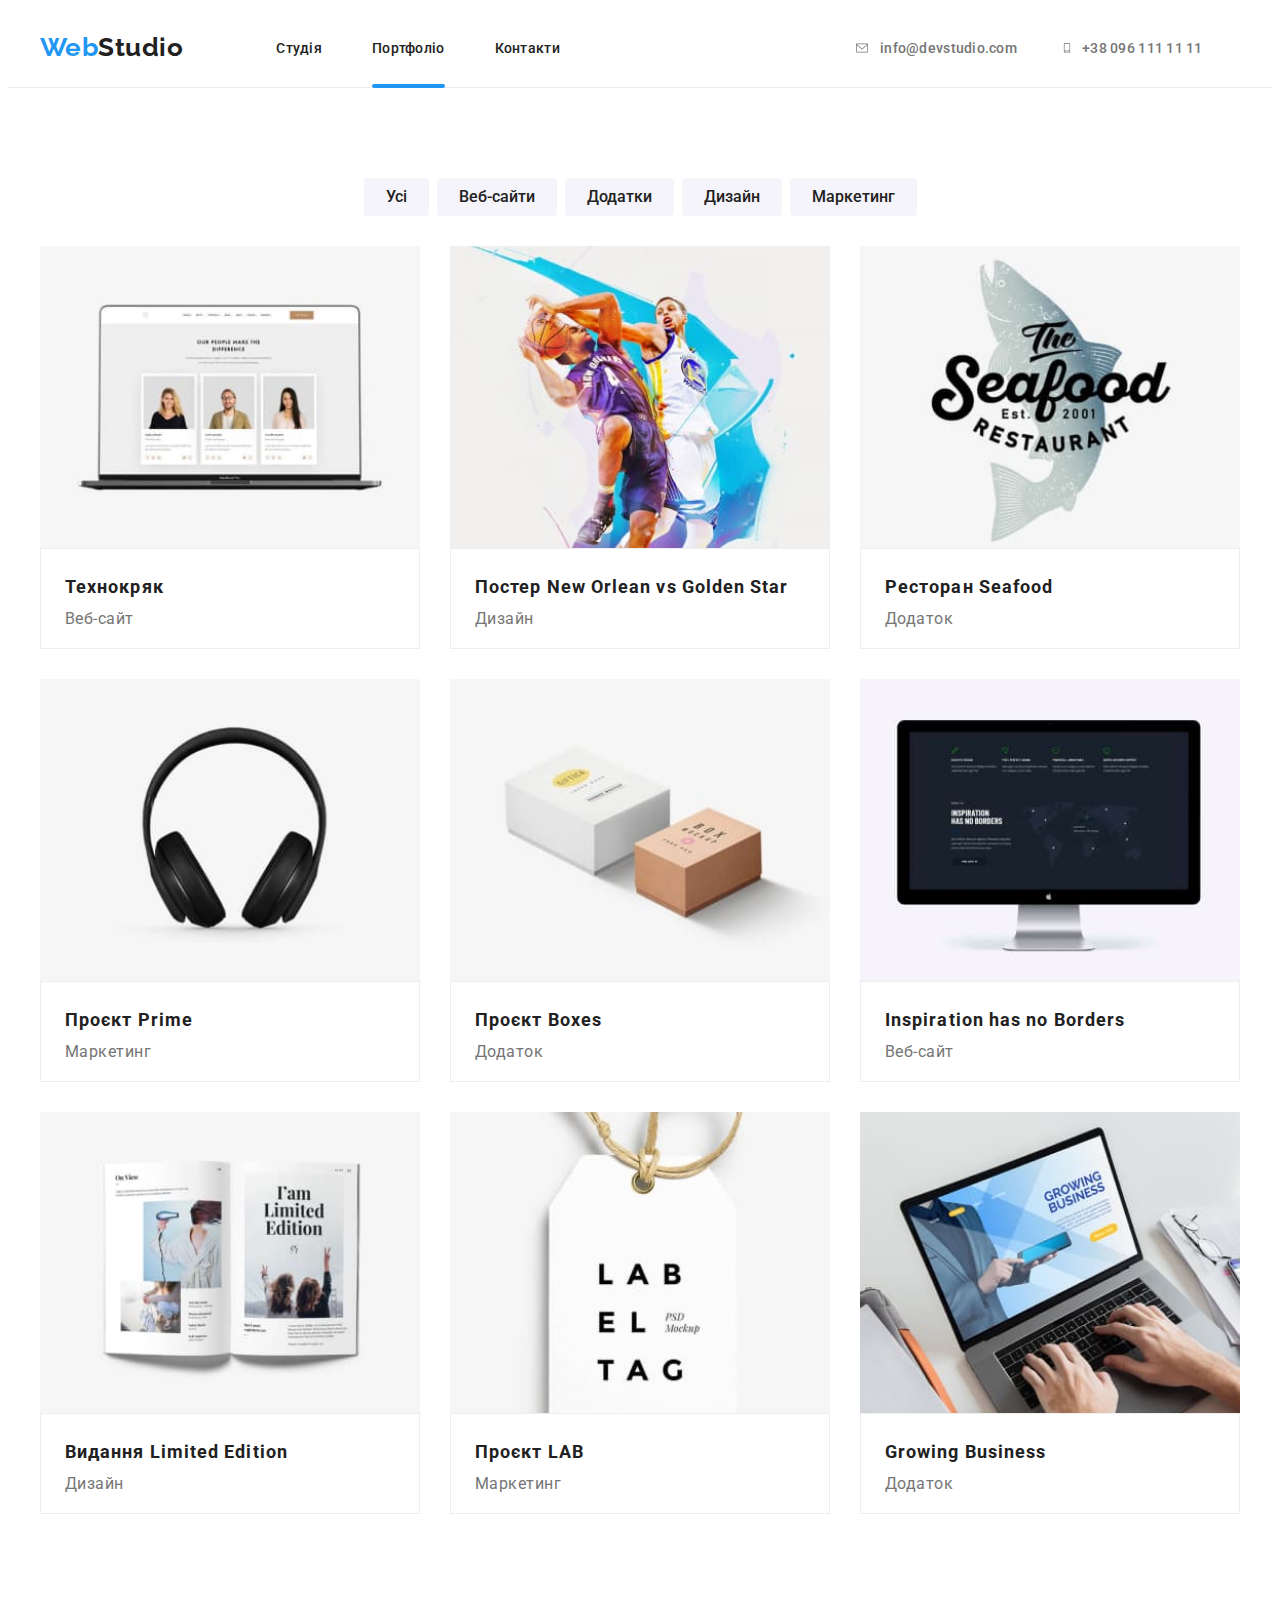
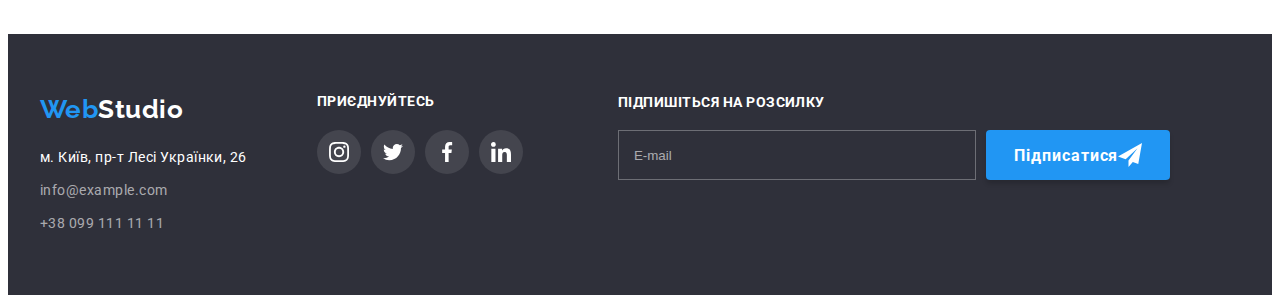
==== commit 221459df: "Исправляет ошибки" ====
--- a/portfolio.html
+++ b/portfolio.html
@@ -1,6 +1,5 @@
 <!DOCTYPE html>
 <html lang="uk">
-
 <head>
     <meta charset="UTF-8">
     <meta http-equiv="X-UA-Compatible" content="IE=edge">
@@ -97,7 +96,7 @@
                                     <source srcset="./imeges/portfolio/telephone/technocryak-450.jpg 1x , ./imeges/portfolio/telephone/technocryak-450@2x.jpg 2x" media="(max-width: 767px)">
                                     <source srcset="./imeges/portfolio/tablet/technokryak-354.jpg 1x , ./imeges/portfolio/tablet/technokryak-354@2x.jpg 2x" media="(min-width: 768px) and (max-width: 1199px)">
                                     <source srcset="./imeges/portfolio/dekstop/technokryak-370.jpg 1x , ./imeges/portfolio/dekstop/technokryak-370@2x.jpg 2x" media="(min-width: 1200px)">
-                                    <img src="./imeges/portfolio/telephone/technocryak-450.jpg" src="./imeges/portfolio/tablet/technokryak-354.jpg" alt="ноутбук с фотографиями" class="galery__img">
+                                    <img src="./imeges/portfolio/telephone/technocryak-450.jpg"  alt="ноутбук с фотографиями" class="galery__img">
                                 </picture>
                               
                                 <p class="galery__decor">Ресурс пропонує комплексні пропозиції з різним рівнем
--- a/css/main.min.css
+++ b/css/main.min.css
@@ -1 +1 @@
-:root{--body-text-color: #212121;--primery-text-color: #757575;--main-background-color: #ffffff;--second-background-color: #f5f4fa;--dark-background-color: #2f303a;--akcent-text-color: #2196f3;--stylistic-color: rgba(255, 255, 255, 0.6);--interactive-bg-color: #188ce8;--border-line-color: #ececec;--shadow-box-color: rgba(0, 0, 0, 0.15);--border-color: #eeeeee;--statick-social-color: #afb1b8;--decor-cubic: cubic-bezier(0.4, 0, 0.2, 1)}.visually-hidden{position:absolute;width:1px;height:1px;margin:-1px;padding:0;overflow:hidden;border:0;clip:rect(0 0 0 0)}h1,h2,h3,h4,p{margin-top:0;margin-bottom:0}ul,ol{margin-top:0;margin-bottom:0;padding-left:0;padding-inline-start:0;list-style:none}img{display:block}button{cursor:pointer}.list{list-style:none}.link{text-decoration:none}.page{color:var(--main-background-color);color:var(--primery-text-color);font-family:roboto,sans-serif;letter-spacing:.03em}.container{padding-left:15px;padding-right:15px;margin-left:auto;margin-right:auto}@media screen and (min-width: 480px){.container{width:420px}}@media screen and (min-width: 768px){.container{width:768px}}@media screen and (min-width: 1200px){.container{width:1200px}}.section{padding-top:60px;padding-bottom:60px}@media screen and (min-width: 1200px){.section{padding-top:90px;padding-bottom:90px}}.head{border-bottom:1px solid var(--border-line-color)}.head-container{display:flex;align-items:center;justify-content:space-between}@media screen and (max-width: 767px){.navigation{display:none}.contact{display:none}.mobile-menu-open{background-color:rgba(0,0,0,0);border:none;padding:0;line-height:0}}@media screen and (min-width: 768px){.mobile-menu{display:none}.mobile-menu-open{display:none}}@media screen and (max-width: 767px){.mobile-menu{position:fixed;width:100%;height:100%;max-height:796px;z-index:1000;top:0;left:0;background-color:var(--main-background-color);box-shadow:0 0 0 100vmax rgba(0,0,0,.5);opacity:0;visibility:hidden;pointer-events:none;transition:opacity 250ms linear,visibility 250ms linear}.mobile-menu__list{margin-bottom:auto}.mobile-menu .mobile-list{display:flex;flex-wrap:wrap;margin-top:64px}.mobile-menu .mobile-list__social{text-decoration:none;font-family:"Roboto";font-style:normal;font-weight:500;font-size:18px;line-height:1.22;letter-spacing:.02em;color:var(--akcent-text-color)}.mobile-menu .mobile-list__item:not(:last-child)::after{content:"";border:1px solid rgba(33,33,33,.2);transform:rotate(90deg);width:22px;height:0px;margin-left:10px;margin-right:10px}.mobile-menu__close-icon:hover{fill:var(--akcent-text-color);transition:fill var(--decor-cubic)}.mobile-menu__link{font-family:"Roboto";font-style:normal;font-weight:500;font-size:40px;line-height:1.7;letter-spacing:.02em;text-decoration:none;color:var(--body-text-color)}.mobile-menu__current{color:#2196f3}.mobile-menu__items:not(:last-child){margin-bottom:32px}.mobile-menu__number{font-family:"Roboto";font-style:normal;font-weight:500;font-size:34px;line-height:1.17;letter-spacing:.02em;color:#2196f3;text-decoration:none}.mobile-menu__mail{font-family:"Roboto";font-style:normal;font-weight:500;font-size:24px;line-height:1.16;letter-spacing:.02em;text-decoration:none;color:#757575}.mobile-menu.is-open{opacity:1;visibility:visible;pointer-events:auto}.mobile-menu__container{display:flex;flex-direction:column;justify-content:space-between;position:relative;padding-left:40px;padding-top:48px;height:100%;padding-bottom:48px;box-shadow:0px 4px 8px rgba(0,0,0,.04),0px 2px 4px rgba(0,0,0,.08),0px 1px 3px rgba(0,0,0,.16)}.mobile-menu__close-btn{position:absolute;top:20px;right:20px;background-color:rgba(0,0,0,0);border:none;padding:0;line-height:0}.head{padding:16px 15px}}@media screen and (min-width: 768px){.mobile-menu{display:none}}@media screen and (min-width: 768px){.navigation{display:flex;justify-content:space-evenly;list-style:none;margin:0}.navigation .navigation__link{overflow:hidden;position:relative;display:block;padding-top:32px;padding-bottom:32px;margin-bottom:-1px;color:var(--body-text-color);text-decoration:none;font-weight:500;font-size:14px;line-height:1.15;letter-spacing:.02em;transition:color 250ms var(--decor-cubic)}.navigation .navigation__link.current::after{position:absolute;display:inline-block;bottom:0px;left:0;content:"";width:100%;height:4px;border-radius:2px;background-color:var(--akcent-text-color);transition:color 250ms var(--decor-cubic)}.navigation__item:not(:first-child){margin-left:50px}.navigation__link:focus,.navigation__link:hover{color:var(--akcent-text-color)}.contact{display:flex;flex-direction:column;list-style:none;margin:0;margin-left:auto;padding:0}.contact__link{color:var(--primery-text-color);fill:var(--primery-text-color);text-decoration:none;font-weight:500;font-size:14px;line-height:1.15;letter-spacing:.02em;transition-property:fill,color;transition-duration:250ms;transition-timing-function:var(--decor-cubic)}.contact__link:hover,.contact__link:focus{color:var(--akcent-text-color);fill:var(--akcent-text-color)}.contact__icon{margin:0;padding:0;margin-right:10px}}@media screen and (min-width: 1200px){.contact{display:flex;flex-direction:row;align-items:center;list-style:none;margin:0;margin-left:auto;padding:0}.contact__item:not(:first-child){margin-left:30px}.contact__link{display:flex;align-items:center;color:var(--primery-text-color);fill:var(--primery-text-color);text-decoration:none;font-weight:500;font-size:14px;line-height:1.15;letter-spacing:.02em;transition-property:fill,color;transition-duration:250ms;transition-timing-function:var(--decor-cubic)}.contact__link:hover,.contact__link:focus{color:var(--akcent-text-color);fill:var(--akcent-text-color)}.contact__icon{margin:0;padding:0;margin-right:10px}}.logo{display:inline-block;margin-right:93px}.logo__text{color:var(--akcent-text-color);font-family:Raleway,sans-serif;font-weight:700;font-size:24px;line-height:1.16}.logo{color:var(--body-text-color);text-decoration-line:none;font-family:Raleway;font-weight:700;font-size:24px;line-height:1.16}.logo:focus{color:var(--body-text-color);text-decoration-line:none;font-family:Raleway;font-weight:700}@media screen and (min-width: 1200px){.logo{font-size:26px;line-height:1.2}.logo__text{font-size:26px;line-height:1.2}}.nav{display:flex;align-items:center}.hero{text-align:center;margin:0;padding-top:118px;padding-bottom:118px;max-width:787px;margin-left:auto;margin-right:auto;background:var(--dark-background-color);background:linear-gradient(rgba(47, 48, 58, 0.4), rgba(47, 48, 58, 0.4)),url(../imeges/index/telephone/telephon-bg-image.jpg);background-size:480px 400px;background-repeat:no-repeat;background-position:50% 50%}@media(min-device-pixel-ratio: 2),(-webkit-min-device-pixel-ratio: 2),(min-resolution: 192dpi),(min-resolution: 2dppx){.hero{background:linear-gradient(rgba(47, 48, 58, 0.4), rgba(47, 48, 58, 0.4)),url(../imeges/index/telephone/telephon-bg-image@2x.jpg)}}.hero__title{margin:0;margin-bottom:30px;color:var(--main-background-color);font-family:"Roboto";font-style:normal;font-weight:900;font-size:26px;line-height:1.61;text-align:center;letter-spacing:.06em;text-transform:uppercase}.hero__button{border-radius:4px;min-width:200px;height:50px;border:none;border-radius:4px;min-width:200px;height:50px;padding:10px 24px;background:var(--akcent-text-color);color:var(--main-background-color);font-weight:700;font-size:16px;letter-spacing:.06em;transition:background-color 250ms var(--decor-cubic)}.hero__button:hover,.hero__button:hover{background-color:var(--interactive-bg-color)}@media screen and (min-width: 768px){.hero{max-width:1199px;background:linear-gradient(rgba(47, 48, 58, 0.4), rgba(47, 48, 58, 0.4)),url(../imeges/index/tablet/tablet-bg-image.jpg);background-size:768px 400px}}@media screen and (min-width: 768px)and (min-device-pixel-ratio: 2),screen and (min-width: 768px)and (-webkit-min-device-pixel-ratio: 2),screen and (min-width: 768px)and (min-resolution: 192dpi),screen and (min-width: 768px)and (min-resolution: 2dppx){.hero{background:linear-gradient(rgba(47, 48, 58, 0.4), rgba(47, 48, 58, 0.4)),url(../imeges/index/tablet/tablet-bg-image@2x.jpg);background-size:768px 400px}}@media screen and (min-width: 1200px){.hero{max-width:1600px;padding-top:200px;padding-bottom:200px;background-size:1600px 600px;background:linear-gradient(rgba(47, 48, 58, 0.4), rgba(47, 48, 58, 0.4)),url(../imeges/index/dekstop/bg-image.jpg)}.hero__title{font-size:44px;line-height:1.4}.hero__button{padding:10px 32px}}@media screen and (min-width: 1200px)and (min-device-pixel-ratio: 2),screen and (min-width: 1200px)and (-webkit-min-device-pixel-ratio: 2),screen and (min-width: 1200px)and (min-resolution: 192dpi),screen and (min-width: 1200px)and (min-resolution: 2dppx){.hero{background:linear-gradient(rgba(47, 48, 58, 0.4), rgba(47, 48, 58, 0.4)),url(../imeges/index/dekstop/bg-image@2x.jpg);background-size:1600px 600px}}.description__list{list-style:none;margin:0px}.description__block{display:flex;margin:0;padding:0;margin-bottom:30px;width:100%;height:120px;justify-content:center;align-items:center;background:var(--second-background-color);border-radius:4px}.description__icon{margin:0;padding:0;height:70px;width:70px}.description__title{margin:0;margin-bottom:10px;color:var(--body-text-color);font-weight:700;font-size:14px;line-height:1.1;text-transform:uppercase}.description__paragraph{margin:0;font-size:14px;line-height:1.7}@media screen and (min-width: 768px)and (max-width: 1200px){.description__list{display:flex;flex-wrap:wrap;gap:30px;row-gap:30px;column-gap:30px}.description__item{width:calc((100% - 60px)/2)}.description__item:nth-child(even){margin-right:0}}@media screen and (min-width: 1200px){.description__list{display:flex;flex-wrap:nowrap}.description__item+.description__item{margin:0;margin-left:30px}}.lessons{display:none}.lessons__title{text-align:center;margin:0;margin-bottom:50px;color:var(--body-text-color);font-weight:700;font-size:36px;line-height:1.2}.lessons__list{list-style:none;display:flex;margin:0}.lessons__item{margin-right:30px;width:calc((100% - 60px)/3)}.lessons__thumb{position:relative}.lessons__thumb--decoration{position:absolute;bottom:0;width:100%;background:rgba(47,48,58,.8)}.lessons__subtitle{margin:0;padding:27px 0;font-family:"Roboto";font-weight:700;font-size:14px;line-height:1.14;text-align:center;letter-spacing:.03em;text-transform:uppercase;color:var(--main-background-color)}@media screen and (min-width: 1200px){.lessons{display:block}}.team{background:var(--second-background-color);margin:0}.team__item:not(:last-child){margin-bottom:30px}.team__img{width:100%}.team__title{margin:0;margin-bottom:30px;font-size:28px;line-height:1.17;color:var(--body-text-color);font-weight:700;font-size:36px;line-height:1.19;text-align:center}.team__list{list-style:none;margin:0;align-content:center}.team__decoration{padding:0;margin:0;padding-top:30px;padding-bottom:30px;background-color:var(--main-background-color);box-shadow:0px 1px 3px rgba(0,0,0,.12),0px 1px 1px rgba(0,0,0,.14),0px 2px 1px rgba(0,0,0,.2);border-radius:0px 0px 4px 4px;border-top:none}.team__name{margin:0;margin-bottom:10px;text-align:center;color:var(--body-text-color);font-style:normal;font-weight:500;font-size:16px;line-height:1.19;letter-spacing:.03em}.team__position{margin:0;text-align:center;color:var(--primery-text-color);font-weight:400;font-size:16px;line-height:1.19}.team__social{display:flex;justify-content:center;margin:0;padding:0;list-style:none;margin-top:16px}.team__social-item:not(:last-child){margin-right:10px}.team__link{display:flex;justify-content:center;align-items:center;padding:0;margin:0;width:44px;height:44px;border-radius:50%;fill:var(--statick-social-color);transition-property:fill,background-color;transition-duration:250ms;transition-timing-function:var(--decor-cubic)}.team__link:hover,.team__link:focus{fill:var(--main-background-color);background-color:var(--akcent-text-color)}@media screen and (min-width: 768px){.team__list{display:flex;flex-wrap:wrap}.team__item{margin-left:30px;width:calc((100% - 60px)/2)}.team__item:nth-last-child(even){margin-left:0}.team__item:nth-child(3){margin-bottom:0}}@media screen and (min-width: 1200px){.team__list{flex-wrap:nowrap}.team__item+.team__item{margin:0;margin-left:30px}.team__item:first-child{margin-bottom:0}.team__title{font-size:36px;line-height:1.19}}.client__list{display:flex;flex-wrap:wrap;margin:0;padding:0;list-style:none;gap:30px}.client__title{margin:0;padding:0;margin-bottom:30px;font-style:normal;font-size:28px;line-height:1.17;text-align:center;color:var(--body-text-color)}.client__item{width:calc((100% - 30px)/2)}.client__link{display:flex;justify-content:center;align-items:center;max-width:210px;height:92px;border:1px solid var(--statick-social-color);border-radius:4px;fill:var(--statick-social-color);transition-property:fill,border;transition-duration:250ms;transition-timing-function:var(--decor-cubic)}.client__link:hover,.client__link:focus{fill:var(--akcent-text-color);border:1px solid var(--akcent-text-color)}@media screen and (min-width: 768px){.client__item{width:calc((100% - 90px)/3)}.contact__link{min-width:226px}}@media screen and (min-width: 1200px){.client__list{justify-content:center;flex-wrap:nowrap}.contact__link{min-width:178px}}.footer{padding-top:60px;padding-bottom:60px;background:var(--dark-background-color)}.footer__nav{margin:0;margin-bottom:60px;text-align:center}.footer__logo{display:block;text-decoration-line:none;color:var(--main-background-color);font-family:Raleway;font-style:normal;font-weight:700;font-size:24px;line-height:1.16}.footer__list{margin:0px;list-style:none;display:flex;flex-direction:column;align-items:center}.footer__items{display:flex}.footer__address{margin-top:20px;display:inline-block;text-decoration-line:none;color:var(--main-background-color);font-family:"Roboto";font-style:normal;font-size:14px;line-height:1.71;transition:color 250ms var(--decor-cubic)}.footer__address:focus,.footer__address:hover{color:var(--akcent-text-color)}.footer__conection{display:inline-block;margin-top:9px;text-decoration-line:none;font-family:"Roboto";font-style:normal;font-weight:400;color:var(--stylistic-color);font-size:14px;line-height:1.71;transition:color 250ms var(--decor-cubic)}.footer__conection:hover,.footer__conection:focus{color:var(--akcent-text-color)}.footer-container{display:flex;flex-direction:column;align-items:baseline;text-align:center;align-items:center}.social{display:flex;flex-direction:column;margin-bottom:60px;align-items:center}.social__text{display:inline-block;margin:0;padding:0;margin-bottom:20px;font-style:normal;font-weight:700;font-size:14px;line-height:1.14;text-transform:uppercase;color:var(--main-background-color)}.social__list{list-style:none;display:flex;align-items:center;justify-content:center;margin:0;padding:0}.social__item:not(:last-child){margin-right:10px}.social__link{display:flex;justify-content:center;align-items:center;fill:var(--main-background-color);background-color:rgba(255,255,255,.1);color:var(--main-background-color);height:44px;width:44px;border-radius:50%;transition:background-color 250ms var(--decor-cubic)}.social__link:focus,.social__link:hover{background-color:var(--akcent-text-color)}@media screen and (min-width: 768px)and (max-width: 1200px){.footer-container{flex-direction:row;flex-wrap:wrap;justify-content:space-around}}@media screen and (min-width: 1200px){.footer-container{display:flex;align-items:baseline;flex-direction:row;flex-wrap:nowrap;text-align:start;align-items:flex-start}.footer-container .footer__logo{font-size:26px;line-height:1.2}.social{margin-left:70px;margin-bottom:0;align-items:flex-start}.footer__nav{display:inline-block;margin-bottom:0;text-align:start}.footer__list{align-items:flex-start}}.button{gap:8px;row-gap:15px;column-gap:8px;display:flex;margin:0;padding-top:0;margin-bottom:40px;flex-wrap:wrap;justify-content:flex-start;list-style:none}.button__paragraph{text-align:center;padding:6px 22px;background-color:var(--second-background-color);color:var(--body-text-color);border:none;font-family:"Roboto";font-style:normal;font-weight:500;font-size:16px;line-height:1.6;border-radius:4px;transition-property:background-color,color,box-shadow;transition-duration:250ms;transition-timing-function:var(--decor-cubic)}.button__paragraph:focus,.button__paragraph:hover{background-color:var(--akcent-text-color);color:var(--main-background-color);box-shadow:0px 3px 1px rgba(0,0,0,.1),0px 1px 2px rgba(0,0,0,.08),0px 2px 2px rgba(0,0,0,.12)}@media screen and (min-width: 768px){.button{flex-wrap:nowrap;justify-content:center;margin-bottom:30px}}.galery__img{width:100%}.galery__list{display:flex;flex-direction:column;flex-wrap:nowrap;margin:0;list-style:none}.galery__list{row-gap:30px;column-gap:30px}.galery__border{margin:0;padding-left:24px;padding-top:20px;padding-bottom:20px;border:1px solid var(--border-color)}.galery__paragraph{margin:0}.galery__link{display:inline-block;margin:0;text-decoration-line:none;color:var(--primery-text-color);transition-property:box-shadow,border;transition-duration:250ms;transition-timing-function:var(--decor-cubic)}.galery__link:focus,.galery__link:hover{box-shadow:0px 1px 1px rgba(0,0,0,.12),0px 4px 4px rgba(0,0,0,.06),1px 4px 6px rgba(0,0,0,.16)}.galery__title{margin:0;text-decoration-line:none;color:var(--body-text-color);font-weight:700;font-size:18px;line-height:2;letter-spacing:.06em}.galery__thumb{position:relative;overflow:hidden}.galery__decor{position:absolute;display:inline-block;padding:63px 24px;top:0;left:0;transform:translateY(100%);font-family:"Roboto";font-style:normal;font-weight:400;width:100%;height:100%;font-size:18px;line-height:1.55;color:var(--main-background-color);background-color:rgba(33,150,243,.9);transition:transform 250ms var(--decor-cubic)}.galery__link:hover .galery__decor,.galery__link:focus .galery__decor{transform:translateY(0)}@media screen and (min-width: 768px){.galery__paragraph{width:calc((100% - 30px)/2)}.galery__list{display:flex;flex-wrap:wrap;flex-direction:row}}@media screen and (min-width: 1200px){.galery__paragraph{width:calc((100% - 60px)/3)}}.footer-form{display:flex;flex-direction:column;align-items:center;width:100%}.footer-form__block{width:100%}.footer-form__email{display:block;font-weight:700;font-size:14px;line-height:16px;text-transform:uppercase;color:var(--main-background-color);margin-bottom:20px}.footer-form__input{box-sizing:border-box;padding:15px;height:50px;width:100%;background-color:var(--dark-background-color);border:1px solid rgba(255,255,255,.3);color:var(--main-background-color)}.footer-form__input::placeholder{color:rgba(255,255,255,.6)}.footer-form__input:focus{outline:none;border-color:var(--akcent-text-color);transition:border-color 250ms var(--decor-cubic)}.footer-form__description{margin-top:20px;display:flex;justify-content:center;align-items:center;font-family:"Roboto";height:50px;font-weight:700;font-size:16px;line-height:1.87;letter-spacing:.06em;background-color:var(--akcent-text-color);color:var(--main-background-color);border:none;box-shadow:0px 4px 4px rgba(0,0,0,.15);border-radius:4px;padding:10px 28px}.footer-form__description:focus,.footer-form__description:hover{background-color:var(--interactive-bg-color);transition:background-color 250ms var(--decor-cubic)}.footer-form__send{fill:var(--main-background-color)}@media screen and (min-width: 768px){.footer-form__input{max-width:450px}}@media screen and (min-width: 1200px){.footer-form{margin-left:95px;display:flex;flex-direction:row;align-items:flex-end;width:auto}.footer-form__description{margin-left:10px;margin-top:0}.footer-form__input{width:358px}}.backdrop{position:fixed;top:0;left:0;z-index:100;width:100%;height:100%;background-color:rgba(0,0,0,.2);opacity:1;transition-property:opacity,visibility;transition:250ms var(--decor-cubic);overflow-y:scroll}.modal{position:absolute;top:50%;left:50%;min-height:609px;width:100%;max-width:480px;background-color:var(--main-background-color);box-shadow:0px 1px 3px rgba(0,0,0,.12),0px 1px 1px rgba(0,0,0,.14),0px 2px 1px rgba(0,0,0,.2);border-radius:4px;transform:translate(-50%, -50%) scale(1);transition-property:transform,scale;transition-duration:250ms;transition-timing-function:var(--decor-cubic)}.modal__btn--close{position:absolute;padding:0;top:8px;right:8px;display:flex;justify-content:center;align-items:center;background-color:rgba(0,0,0,0);border:1px solid rgba(0,0,0,.1);width:30px;height:30px;border-radius:50%}.modal__btn--close:hover{fill:var(--akcent-text-color);transition:fill 250ms var(--decor-cubic)}.backdrop.is-hidden{opacity:0;pointer-events:none;visibility:hidden}@media screen and (min-width: 1200px){.modal{max-width:528px;max-height:581px}}.modal-form{display:flex;flex-direction:column;padding:40px;width:100%}.modal-form__title{display:inline-block;font-weight:700;font-size:20px;line-height:1.15;text-align:center;color:var(--body-text-color);margin-bottom:12px}.modal-form__field{margin-bottom:10px}.modal-form__description{display:block;font-family:"Roboto";font-style:normal;font-weight:400;font-size:12px;line-height:1.16;letter-spacing:.01em;color:var(--primery-text-color);margin-bottom:4px}.modal-form__wrapper{position:relative;display:block}.modal-form__icon{position:absolute;display:inline-block;top:50%;left:14px;transform:translateY(-50%);fill:var(--body-text-color)}.modal-form__input{width:100%;height:40px;border:1px solid rgba(33,33,33,.2);border-radius:4px;padding-left:15px;padding-left:42px}.modal-form__input:focus{outline:none;border-color:var(--akcent-text-color);transition-property:border-color;transition:250ms var(--decor-cubic)}.modal-form__input:focus+.modal-form__icon{fill:var(--akcent-text-color);transition-property:fill;transition:250ms var(--decor-cubic)}.modal-form__area{width:100%;height:120px;resize:none;padding:16px 12px;border-radius:4px;margin:0;border:1px solid rgba(33,33,33,.2)}.modal-form__area::placeholder{font-family:"Roboto";font-style:normal;font-weight:400;font-size:12px;line-height:1.16;letter-spacing:.01em;color:rgba(117,117,117,.5)}.modal-form__area:focus{outline:none;border-color:var(--akcent-text-color);transition-property:border-color;transition:250ms var(--decor-cubic)}.modal-form__check{display:flex;align-items:center;margin-top:20px;margin-bottom:30px;width:100%}.modal-form__terms{font-size:12px;line-height:1.16}.modal-form__link{position:relative;display:inline-block;text-decoration:none;font-weight:400;font-size:12px;line-height:1.16;color:var(--akcent-text-color)}.modal-form__link::after{position:absolute;bottom:1px;content:"";left:0;min-width:100%;display:block;border-top:1px solid var(--akcent-text-color)}.modal-form__svg{opacity:0;background-color:var(--akcent-text-color)}.modal-form__hidden:checked+.thumb-check>.modal-form__svg{opacity:1;fill:var(--main-background-color);background-color:var(--akcent-text-color);transition-property:baground-color;transition:250ms var(--decor-cubic)}.modal-form__hidden:checked+.thumb-check{border-color:var(--akcent-text-color);background-color:var(--akcent-text-color);transition-property:border-color,baground-color;transition:250ms var(--decor-cubic)}.modal-form__submit{font-family:"Roboto";font-weight:700;font-size:16px;line-height:1.87;align-self:center;text-align:center;letter-spacing:.06em;border:none;border-radius:4px;background-color:var(--akcent-text-color);color:var(--main-background-color);border-color:var(--akcent-text-color);box-shadow:0px 4px 4px rgba(0,0,0,.15);padding:10px 52px}.modal-form__submit:hover,.modal-form__submit:focus{background-color:var(--interactive-bg-color);border-color:var(--interactive-bg-color);transition-property:background-color,border-color;transition:250ms var(--decor-cubic)}.thumb-check{display:flex;align-items:center;justify-content:center;margin-right:8px;border:2px solid var(--body-text-color);border-radius:3px;overflow:hidden;width:16px;height:15px}@media screen and (min-width: 1200px){.modal-form__terms{font-size:14px;line-height:1.71}.modal-form__link{font-size:14px;line-height:1.71}.modal-form__link::after{bottom:5px}.modal-form__title{font-size:20px;line-height:1.15}}/*# sourceMappingURL=main.min.css.map */+:root{--body-text-color: #212121;--primery-text-color: #757575;--main-background-color: #ffffff;--second-background-color: #f5f4fa;--dark-background-color: #2f303a;--akcent-text-color: #2196f3;--stylistic-color: rgba(255, 255, 255, 0.6);--interactive-bg-color: #188ce8;--border-line-color: #ececec;--shadow-box-color: rgba(0, 0, 0, 0.15);--border-color: #eeeeee;--statick-social-color: #afb1b8;--decor-cubic: cubic-bezier(0.4, 0, 0.2, 1)}.visually-hidden{position:absolute;width:1px;height:1px;margin:-1px;padding:0;overflow:hidden;border:0;clip:rect(0 0 0 0)}h1,h2,h3,h4,p{margin-top:0;margin-bottom:0}ul,ol{margin-top:0;margin-bottom:0;padding-left:0;padding-inline-start:0;list-style:none}img{display:block}button{cursor:pointer}.list{list-style:none}.link{text-decoration:none}.page{color:var(--main-background-color);color:var(--primery-text-color);font-family:roboto,sans-serif;letter-spacing:.03em}.container{padding-left:15px;padding-right:15px;margin-left:auto;margin-right:auto}@media screen and (min-width: 480px){.container{width:420px}}@media screen and (min-width: 768px){.container{width:768px}}@media screen and (min-width: 1200px){.container{width:1200px}}.section{padding-top:60px;padding-bottom:60px}@media screen and (min-width: 1200px){.section{padding-top:90px;padding-bottom:90px}}.head{border-bottom:1px solid var(--border-line-color)}.head-container{display:flex;align-items:center;justify-content:space-between}@media screen and (max-width: 767px){.navigation{display:none}.contact{display:none}.mobile-menu-open{background-color:rgba(0,0,0,0);border:none;padding:0;line-height:0}}@media screen and (min-width: 768px){.mobile-menu{display:none}.mobile-menu-open{display:none}}@media screen and (max-width: 767px){.mobile-menu{position:fixed;width:100%;height:100%;max-height:796px;z-index:1000;top:0;left:0;background-color:var(--main-background-color);box-shadow:0 0 0 100vmax rgba(0,0,0,.5);opacity:0;visibility:hidden;pointer-events:none;transition:opacity 250ms linear,visibility 250ms linear}.mobile-menu__list{margin-bottom:auto}.mobile-menu .mobile-list{display:flex;flex-wrap:wrap;margin-top:64px}.mobile-menu .mobile-list__social{text-decoration:none;font-family:"Roboto";font-style:normal;font-weight:500;font-size:18px;line-height:1.22;letter-spacing:.02em;color:var(--akcent-text-color)}.mobile-menu .mobile-list__item:not(:last-child)::after{content:"";border:1px solid rgba(33,33,33,.2);transform:rotate(90deg);width:22px;height:0px;margin-left:10px;margin-right:10px}.mobile-menu__close-icon:hover{fill:var(--akcent-text-color);transition:fill var(--decor-cubic)}.mobile-menu__link{font-family:"Roboto";font-style:normal;font-weight:500;font-size:40px;line-height:1.7;letter-spacing:.02em;text-decoration:none;color:var(--body-text-color)}.mobile-menu__current{color:#2196f3}.mobile-menu__items:not(:last-child){margin-bottom:32px}.mobile-menu__number{font-family:"Roboto";font-style:normal;font-weight:500;font-size:34px;line-height:1.17;letter-spacing:.02em;color:#2196f3;text-decoration:none}.mobile-menu__mail{font-family:"Roboto";font-style:normal;font-weight:500;font-size:24px;line-height:1.16;letter-spacing:.02em;text-decoration:none;color:#757575}.mobile-menu.is-open{opacity:1;visibility:visible;pointer-events:auto}.mobile-menu__container{display:flex;flex-direction:column;justify-content:space-between;position:relative;padding-left:25px;padding-top:48px;height:100%;padding-bottom:48px;box-shadow:0px 4px 8px rgba(0,0,0,.04),0px 2px 4px rgba(0,0,0,.08),0px 1px 3px rgba(0,0,0,.16)}.mobile-menu__close-btn{position:absolute;top:21px;right:20px;background-color:rgba(0,0,0,0);border:none;padding:0;line-height:0;display:block;max-width:100%;height:auto}.head{padding:16px 15px}}@media screen and (min-width: 768px){.mobile-menu{display:none}}@media screen and (min-width: 768px){.navigation{display:flex;justify-content:space-evenly;list-style:none;margin:0}.navigation .navigation__link{overflow:hidden;position:relative;display:block;padding-top:32px;padding-bottom:32px;margin-bottom:-1px;color:var(--body-text-color);text-decoration:none;font-weight:500;font-size:14px;line-height:1.15;letter-spacing:.02em;transition:color 250ms var(--decor-cubic)}.navigation .navigation__link.current::after{position:absolute;display:inline-block;bottom:0px;left:0;content:"";width:100%;height:4px;border-radius:2px;background-color:var(--akcent-text-color);transition:color 250ms var(--decor-cubic)}.navigation__item:not(:first-child){margin-left:50px}.navigation__link:focus,.navigation__link:hover{color:var(--akcent-text-color)}.contact{display:flex;flex-direction:column;list-style:none;margin:0;margin-left:auto;padding:0}.contact__link{color:var(--primery-text-color);fill:var(--primery-text-color);text-decoration:none;font-weight:500;font-size:14px;line-height:1.15;letter-spacing:.02em;transition-property:fill,color;transition-duration:250ms;transition-timing-function:var(--decor-cubic)}.contact__link:hover,.contact__link:focus{color:var(--akcent-text-color);fill:var(--akcent-text-color)}.contact__icon{margin:0;padding:0;margin-right:10px}}@media screen and (min-width: 1200px){.contact{display:flex;flex-direction:row;align-items:center;list-style:none;margin:0;margin-left:auto;padding:0}.contact__item:not(:first-child){margin-left:30px}.contact__link{display:flex;align-items:center;color:var(--primery-text-color);fill:var(--primery-text-color);text-decoration:none;font-weight:500;font-size:14px;line-height:1.15;letter-spacing:.02em;transition-property:fill,color;transition-duration:250ms;transition-timing-function:var(--decor-cubic)}.contact__link:hover,.contact__link:focus{color:var(--akcent-text-color);fill:var(--akcent-text-color)}.contact__icon{margin:0;padding:0;margin-right:10px}}.logo{display:inline-block;margin-right:93px}.logo__text{color:var(--akcent-text-color);font-family:Raleway,sans-serif;font-weight:700;font-size:24px;line-height:1.16}.logo{color:var(--body-text-color);text-decoration-line:none;font-family:Raleway;font-weight:700;font-size:24px;line-height:1.16}.logo:focus{color:var(--body-text-color);text-decoration-line:none;font-family:Raleway;font-weight:700}@media screen and (min-width: 1200px){.logo{font-size:26px;line-height:1.2}.logo__text{font-size:26px;line-height:1.2}}.nav{display:flex;align-items:center}.hero{text-align:center;margin:0;padding-top:118px;padding-bottom:118px;max-width:787px;margin-left:auto;margin-right:auto;background:var(--dark-background-color);background:linear-gradient(rgba(47, 48, 58, 0.4), rgba(47, 48, 58, 0.4)),url(../imeges/index/telephone/telephon-bg-image.jpg);background-size:480px 400px;background-repeat:no-repeat;background-position:50% 50%}@media(min-device-pixel-ratio: 2),(-webkit-min-device-pixel-ratio: 2),(min-resolution: 192dpi),(min-resolution: 2dppx){.hero{background:linear-gradient(rgba(47, 48, 58, 0.4), rgba(47, 48, 58, 0.4)),url(../imeges/index/telephone/telephon-bg-image@2x.jpg)}}.hero__title{margin:0;margin-bottom:30px;color:var(--main-background-color);font-family:"Roboto";font-style:normal;font-weight:900;font-size:26px;line-height:1.61;text-align:center;letter-spacing:.06em;text-transform:uppercase}.hero__button{border-radius:4px;min-width:200px;height:50px;border:none;border-radius:4px;min-width:200px;height:50px;padding:10px 24px;background:var(--akcent-text-color);color:var(--main-background-color);font-weight:700;font-size:16px;letter-spacing:.06em;transition:background-color 250ms var(--decor-cubic)}.hero__button:hover,.hero__button:hover{background-color:var(--interactive-bg-color)}@media screen and (min-width: 768px){.hero{max-width:1199px;background:linear-gradient(rgba(47, 48, 58, 0.4), rgba(47, 48, 58, 0.4)),url(../imeges/index/tablet/tablet-bg-image.jpg);background-size:768px 400px}}@media screen and (min-width: 768px)and (min-device-pixel-ratio: 2),screen and (min-width: 768px)and (-webkit-min-device-pixel-ratio: 2),screen and (min-width: 768px)and (min-resolution: 192dpi),screen and (min-width: 768px)and (min-resolution: 2dppx){.hero{background:linear-gradient(rgba(47, 48, 58, 0.4), rgba(47, 48, 58, 0.4)),url(../imeges/index/tablet/tablet-bg-image@2x.jpg);background-size:768px 400px}}@media screen and (min-width: 1200px){.hero{max-width:1600px;padding-top:200px;padding-bottom:200px;background-size:1600px 600px;background:linear-gradient(rgba(47, 48, 58, 0.4), rgba(47, 48, 58, 0.4)),url(../imeges/index/dekstop/bg-image.jpg)}.hero__title{font-size:44px;line-height:1.4}.hero__button{padding:10px 32px}}@media screen and (min-width: 1200px)and (min-device-pixel-ratio: 2),screen and (min-width: 1200px)and (-webkit-min-device-pixel-ratio: 2),screen and (min-width: 1200px)and (min-resolution: 192dpi),screen and (min-width: 1200px)and (min-resolution: 2dppx){.hero{background:linear-gradient(rgba(47, 48, 58, 0.4), rgba(47, 48, 58, 0.4)),url(../imeges/index/dekstop/bg-image@2x.jpg);background-size:1600px 600px}}.description__list{list-style:none;margin:0px}.description__block{display:flex;margin:0;padding:0;margin-bottom:30px;width:100%;height:120px;justify-content:center;align-items:center;background:var(--second-background-color);border-radius:4px}.description__icon{margin:0;padding:0;height:70px;width:70px}.description__title{margin:0;margin-bottom:10px;color:var(--body-text-color);font-weight:700;font-size:14px;line-height:1.1;text-transform:uppercase}.description__paragraph{margin:0;font-size:14px;line-height:1.7}@media screen and (min-width: 768px)and (max-width: 1200px){.description__list{display:flex;flex-wrap:wrap;gap:30px;row-gap:30px;column-gap:30px}.description__item{width:calc((100% - 60px)/2)}.description__item:nth-child(even){margin-right:0}}@media screen and (min-width: 1200px){.description__list{display:flex;flex-wrap:nowrap}.description__item+.description__item{margin:0;margin-left:30px}}.lessons{display:none}.lessons__title{text-align:center;margin:0;margin-bottom:50px;color:var(--body-text-color);font-weight:700;font-size:36px;line-height:1.2}.lessons__list{list-style:none;display:flex;margin:0}.lessons__item{margin-right:30px;width:calc((100% - 60px)/3)}.lessons__thumb{position:relative}.lessons__thumb--decoration{position:absolute;bottom:0;width:100%;background:rgba(47,48,58,.8)}.lessons__subtitle{margin:0;padding:27px 0;font-family:"Roboto";font-weight:700;font-size:14px;line-height:1.14;text-align:center;letter-spacing:.03em;text-transform:uppercase;color:var(--main-background-color)}@media screen and (min-width: 1200px){.lessons{display:block}}.team{background:var(--second-background-color);margin:0}.team__item:not(:last-child){margin-bottom:30px}.team__img{width:100%}.team__title{margin:0;margin-bottom:30px;font-size:28px;line-height:1.17;color:var(--body-text-color);font-weight:700;font-size:36px;line-height:1.19;text-align:center}.team__list{list-style:none;margin:0;align-content:center}.team__decoration{padding:0;margin:0;padding-top:30px;padding-bottom:30px;background-color:var(--main-background-color);box-shadow:0px 1px 3px rgba(0,0,0,.12),0px 1px 1px rgba(0,0,0,.14),0px 2px 1px rgba(0,0,0,.2);border-radius:0px 0px 4px 4px;border-top:none}.team__name{margin:0;margin-bottom:10px;text-align:center;color:var(--body-text-color);font-style:normal;font-weight:500;font-size:16px;line-height:1.19;letter-spacing:.03em}.team__position{margin:0;text-align:center;color:var(--primery-text-color);font-weight:400;font-size:16px;line-height:1.19}.team__social{display:flex;justify-content:center;margin:0;padding:0;list-style:none;margin-top:16px}.team__social-item:not(:last-child){margin-right:10px}.team__link{display:flex;justify-content:center;align-items:center;padding:0;margin:0;width:44px;height:44px;border-radius:50%;fill:var(--statick-social-color);transition-property:fill,background-color;transition-duration:250ms;transition-timing-function:var(--decor-cubic)}.team__link:hover,.team__link:focus{fill:var(--main-background-color);background-color:var(--akcent-text-color)}@media screen and (min-width: 768px){.team__list{display:flex;flex-wrap:wrap}.team__item{margin-left:30px;width:calc((100% - 60px)/2)}.team__item:nth-last-child(even){margin-left:0}.team__item:nth-child(3){margin-bottom:0}}@media screen and (min-width: 1200px){.team__list{flex-wrap:nowrap}.team__item+.team__item{margin:0;margin-left:30px}.team__item:first-child{margin-bottom:0}.team__title{font-size:36px;line-height:1.19}}.client__list{display:flex;flex-wrap:wrap;margin:0;padding:0;list-style:none;gap:30px}.client__title{margin:0;padding:0;margin-bottom:30px;font-style:normal;font-size:28px;line-height:1.17;text-align:center;color:var(--body-text-color)}.client__item{width:calc((100% - 30px)/2)}.client__link{display:flex;justify-content:center;align-items:center;max-width:210px;height:92px;border:1px solid var(--statick-social-color);border-radius:4px;fill:var(--statick-social-color);transition-property:fill,border;transition-duration:250ms;transition-timing-function:var(--decor-cubic)}.client__link:hover,.client__link:focus{fill:var(--akcent-text-color);border:1px solid var(--akcent-text-color)}@media screen and (min-width: 768px){.client__item{width:calc((100% - 90px)/3)}.contact__link{min-width:226px}}@media screen and (min-width: 1200px){.client__list{justify-content:center;flex-wrap:nowrap}.contact__link{min-width:178px}}.footer{padding-top:60px;padding-bottom:60px;background:var(--dark-background-color)}.footer__nav{margin:0;margin-bottom:60px;text-align:center}.footer__logo{display:block;text-decoration-line:none;color:var(--main-background-color);font-family:Raleway;font-style:normal;font-weight:700;font-size:24px;line-height:1.16}.footer__list{margin:0px;list-style:none;display:flex;flex-direction:column;align-items:center}.footer__items{display:flex}.footer__address{margin-top:20px;display:inline-block;text-decoration-line:none;color:var(--main-background-color);font-family:"Roboto";font-style:normal;font-size:14px;line-height:1.71;transition:color 250ms var(--decor-cubic)}.footer__address:focus,.footer__address:hover{color:var(--akcent-text-color)}.footer__conection{display:inline-block;margin-top:9px;text-decoration-line:none;font-family:"Roboto";font-style:normal;font-weight:400;color:var(--stylistic-color);font-size:14px;line-height:1.71;transition:color 250ms var(--decor-cubic)}.footer__conection:hover,.footer__conection:focus{color:var(--akcent-text-color)}.footer-container{display:flex;flex-direction:column;align-items:baseline;text-align:center;align-items:center}.social{display:flex;flex-direction:column;margin-bottom:60px;align-items:center}.social__text{display:inline-block;margin:0;padding:0;margin-bottom:20px;font-style:normal;font-weight:700;font-size:14px;line-height:1.14;text-transform:uppercase;color:var(--main-background-color)}.social__list{list-style:none;display:flex;align-items:center;justify-content:center;margin:0;padding:0}.social__item:not(:last-child){margin-right:10px}.social__link{display:flex;justify-content:center;align-items:center;fill:var(--main-background-color);background-color:rgba(255,255,255,.1);color:var(--main-background-color);height:44px;width:44px;border-radius:50%;transition:background-color 250ms var(--decor-cubic)}.social__link:focus,.social__link:hover{background-color:var(--akcent-text-color)}@media screen and (min-width: 768px)and (max-width: 1200px){.footer-container{flex-direction:row;flex-wrap:wrap;justify-content:space-around}}@media screen and (min-width: 1200px){.footer-container{display:flex;align-items:baseline;flex-direction:row;flex-wrap:nowrap;text-align:start;align-items:flex-start}.footer-container .footer__logo{font-size:26px;line-height:1.2}.social{margin-left:70px;margin-bottom:0;align-items:flex-start}.footer__nav{display:inline-block;margin-bottom:0;text-align:start}.footer__list{align-items:flex-start}}.button{gap:8px;row-gap:15px;column-gap:8px;display:flex;margin:0;padding-top:0;margin-bottom:40px;flex-wrap:wrap;justify-content:flex-start;list-style:none}.button__paragraph{text-align:center;padding:6px 22px;background-color:var(--second-background-color);color:var(--body-text-color);border:none;font-family:"Roboto";font-style:normal;font-weight:500;font-size:16px;line-height:1.6;border-radius:4px;transition-property:background-color,color,box-shadow;transition-duration:250ms;transition-timing-function:var(--decor-cubic)}.button__paragraph:focus,.button__paragraph:hover{background-color:var(--akcent-text-color);color:var(--main-background-color);box-shadow:0px 3px 1px rgba(0,0,0,.1),0px 1px 2px rgba(0,0,0,.08),0px 2px 2px rgba(0,0,0,.12)}@media screen and (min-width: 768px){.button{flex-wrap:nowrap;justify-content:center;margin-bottom:30px}}.galery__img{width:100%}.galery__list{display:block}.galery__border{margin:0;padding-left:24px;padding-right:24px;padding-top:20px;padding-bottom:20px;border:1px solid var(--border-color)}.galery__paragraph:not(:last-child){margin-bottom:30px}.galery__link{display:inline-block;margin:0;text-decoration-line:none;color:var(--primery-text-color);transition-property:box-shadow,border;transition-duration:250ms;transition-timing-function:var(--decor-cubic)}.galery__link:focus,.galery__link:hover{box-shadow:0px 1px 1px rgba(0,0,0,.12),0px 4px 4px rgba(0,0,0,.06),1px 4px 6px rgba(0,0,0,.16)}.galery__title{margin-bottom:4px;text-decoration-line:none;color:var(--body-text-color);font-weight:700;font-size:18px;line-height:2;letter-spacing:.06em}.galery__thumb{position:relative;overflow:hidden}.galery__decor{position:absolute;display:inline-block;padding:63px 24px;top:0;left:0;transform:translateY(100%);font-family:"Roboto";font-style:normal;font-weight:400;width:100%;height:100%;font-size:18px;line-height:1.55;color:var(--main-background-color);background-color:rgba(33,150,243,.9);transition:transform 250ms var(--decor-cubic)}.galery__link:hover .galery__decor,.galery__link:focus .galery__decor{transform:translateY(0)}@media screen and (min-width: 768px){.galery__paragraph{margin:0;width:calc((100% - 30px)/2)}.galery__list{display:flex;flex-wrap:wrap;justify-content:space-between}.galery__border{flex-grow:1}.galery__link{display:flex;flex-direction:column;height:100%}}@media screen and (min-width: 1200px){.galery__paragraph{width:calc((100% - 60px)/3)}.galery__border{flex-grow:0}}.footer-form{display:flex;flex-direction:column;align-items:center;width:100%}.footer-form__block{width:100%}.footer-form__email{display:block;font-weight:700;font-size:14px;line-height:16px;text-transform:uppercase;color:var(--main-background-color);margin-bottom:20px}.footer-form__input{box-sizing:border-box;padding:15px;height:50px;width:100%;background-color:var(--dark-background-color);border:1px solid rgba(255,255,255,.3);color:var(--main-background-color)}.footer-form__input::placeholder{color:rgba(255,255,255,.6)}.footer-form__input:focus{outline:none;border-color:var(--akcent-text-color);transition:border-color 250ms var(--decor-cubic)}.footer-form__description{margin-top:20px;display:flex;justify-content:center;align-items:center;font-family:"Roboto";height:50px;font-weight:700;font-size:16px;line-height:1.87;letter-spacing:.06em;background-color:var(--akcent-text-color);color:var(--main-background-color);border:none;box-shadow:0px 4px 4px rgba(0,0,0,.15);border-radius:4px;padding:10px 28px}.footer-form__description:focus,.footer-form__description:hover{background-color:var(--interactive-bg-color);transition:background-color 250ms var(--decor-cubic)}.footer-form__send{fill:var(--main-background-color)}@media screen and (min-width: 768px){.footer-form__input{max-width:450px}}@media screen and (min-width: 1200px){.footer-form{margin-left:95px;display:flex;flex-direction:row;align-items:flex-end;width:auto}.footer-form__description{margin-left:10px;margin-top:0}.footer-form__input{width:358px}}.backdrop{position:fixed;top:0;left:0;z-index:100;width:100%;height:100%;background-color:rgba(0,0,0,.2);opacity:1;transition-property:opacity,visibility;transition:250ms var(--decor-cubic);overflow-y:scroll}.modal{position:absolute;top:50%;left:50%;min-height:609px;width:100%;max-width:480px;background-color:var(--main-background-color);box-shadow:0px 1px 3px rgba(0,0,0,.12),0px 1px 1px rgba(0,0,0,.14),0px 2px 1px rgba(0,0,0,.2);border-radius:4px;transform:translate(-50%, -50%) scale(1);transition-property:transform,scale;transition-duration:250ms;transition-timing-function:var(--decor-cubic)}.modal__btn--close{position:absolute;padding:0;top:8px;right:8px;display:flex;justify-content:center;align-items:center;background-color:rgba(0,0,0,0);border:1px solid rgba(0,0,0,.1);width:30px;height:30px;border-radius:50%}.modal__btn--close:hover{fill:var(--akcent-text-color);transition:fill 250ms var(--decor-cubic)}.backdrop.is-hidden{opacity:0;pointer-events:none;visibility:hidden}@media screen and (min-width: 1200px){.modal{max-width:528px;max-height:581px}}.modal-form{display:flex;flex-direction:column;padding:40px;width:100%}.modal-form__title{display:inline-block;font-weight:700;font-size:20px;line-height:1.15;text-align:center;color:var(--body-text-color);margin-bottom:12px}.modal-form__field{margin-bottom:10px}.modal-form__description{display:block;font-family:"Roboto";font-style:normal;font-weight:400;font-size:12px;line-height:1.16;letter-spacing:.01em;color:var(--primery-text-color);margin-bottom:4px}.modal-form__wrapper{position:relative;display:block}.modal-form__icon{position:absolute;display:inline-block;top:50%;left:14px;transform:translateY(-50%);fill:var(--body-text-color)}.modal-form__input{width:100%;height:40px;border:1px solid rgba(33,33,33,.2);border-radius:4px;padding-left:15px;padding-left:42px}.modal-form__input:focus{outline:none;border-color:var(--akcent-text-color);transition-property:border-color;transition:250ms var(--decor-cubic)}.modal-form__input:focus+.modal-form__icon{fill:var(--akcent-text-color);transition-property:fill;transition:250ms var(--decor-cubic)}.modal-form__area{width:100%;height:120px;resize:none;padding:16px 12px;border-radius:4px;margin:0;border:1px solid rgba(33,33,33,.2)}.modal-form__area::placeholder{font-family:"Roboto";font-style:normal;font-weight:400;font-size:12px;line-height:1.16;letter-spacing:.01em;color:rgba(117,117,117,.5)}.modal-form__area:focus{outline:none;border-color:var(--akcent-text-color);transition-property:border-color;transition:250ms var(--decor-cubic)}.modal-form__check{display:flex;align-items:center;margin-top:20px;margin-bottom:30px;width:100%}.modal-form__terms{font-size:12px;line-height:1.16}.modal-form__link{position:relative;display:inline-block;text-decoration:none;font-weight:400;font-size:12px;line-height:1.16;color:var(--akcent-text-color)}.modal-form__link::after{position:absolute;bottom:1px;content:"";left:0;min-width:100%;display:block;border-top:1px solid var(--akcent-text-color)}.modal-form__svg{opacity:0;background-color:var(--akcent-text-color)}.modal-form__hidden:checked+.thumb-check>.modal-form__svg{opacity:1;fill:var(--main-background-color);background-color:var(--akcent-text-color);transition-property:baground-color;transition:250ms var(--decor-cubic)}.modal-form__hidden:checked+.thumb-check{border-color:var(--akcent-text-color);background-color:var(--akcent-text-color);transition-property:border-color,baground-color;transition:250ms var(--decor-cubic)}.modal-form__submit{font-family:"Roboto";font-weight:700;font-size:16px;line-height:1.87;align-self:center;text-align:center;letter-spacing:.06em;border:none;border-radius:4px;background-color:var(--akcent-text-color);color:var(--main-background-color);border-color:var(--akcent-text-color);box-shadow:0px 4px 4px rgba(0,0,0,.15);padding:10px 52px}.modal-form__submit:hover,.modal-form__submit:focus{background-color:var(--interactive-bg-color);border-color:var(--interactive-bg-color);transition-property:background-color,border-color;transition:250ms var(--decor-cubic)}.thumb-check{display:flex;align-items:center;justify-content:center;margin-right:8px;border:2px solid var(--body-text-color);border-radius:3px;overflow:hidden;width:16px;height:15px}@media screen and (min-width: 1200px){.modal-form__terms{font-size:14px;line-height:1.71}.modal-form__link{font-size:14px;line-height:1.71}.modal-form__link::after{bottom:5px}.modal-form__title{font-size:20px;line-height:1.15}}/*# sourceMappingURL=main.min.css.map */